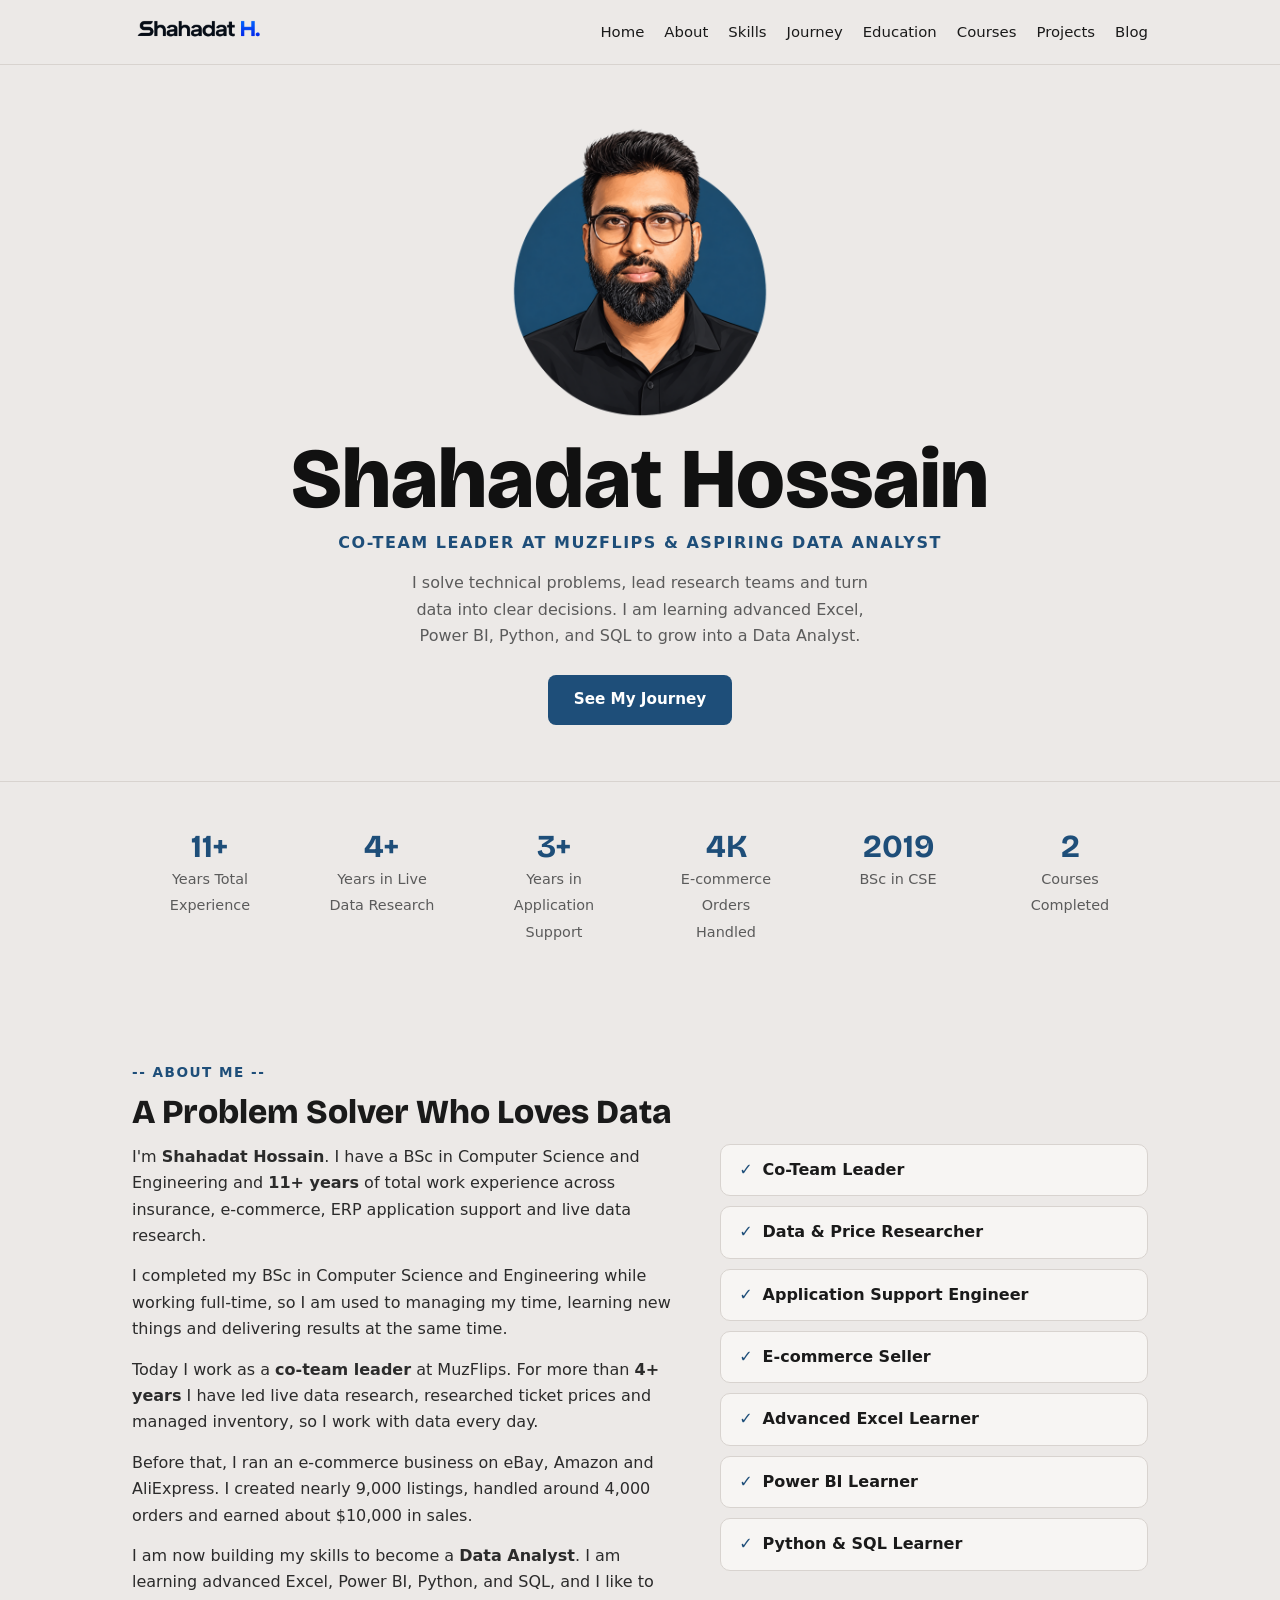
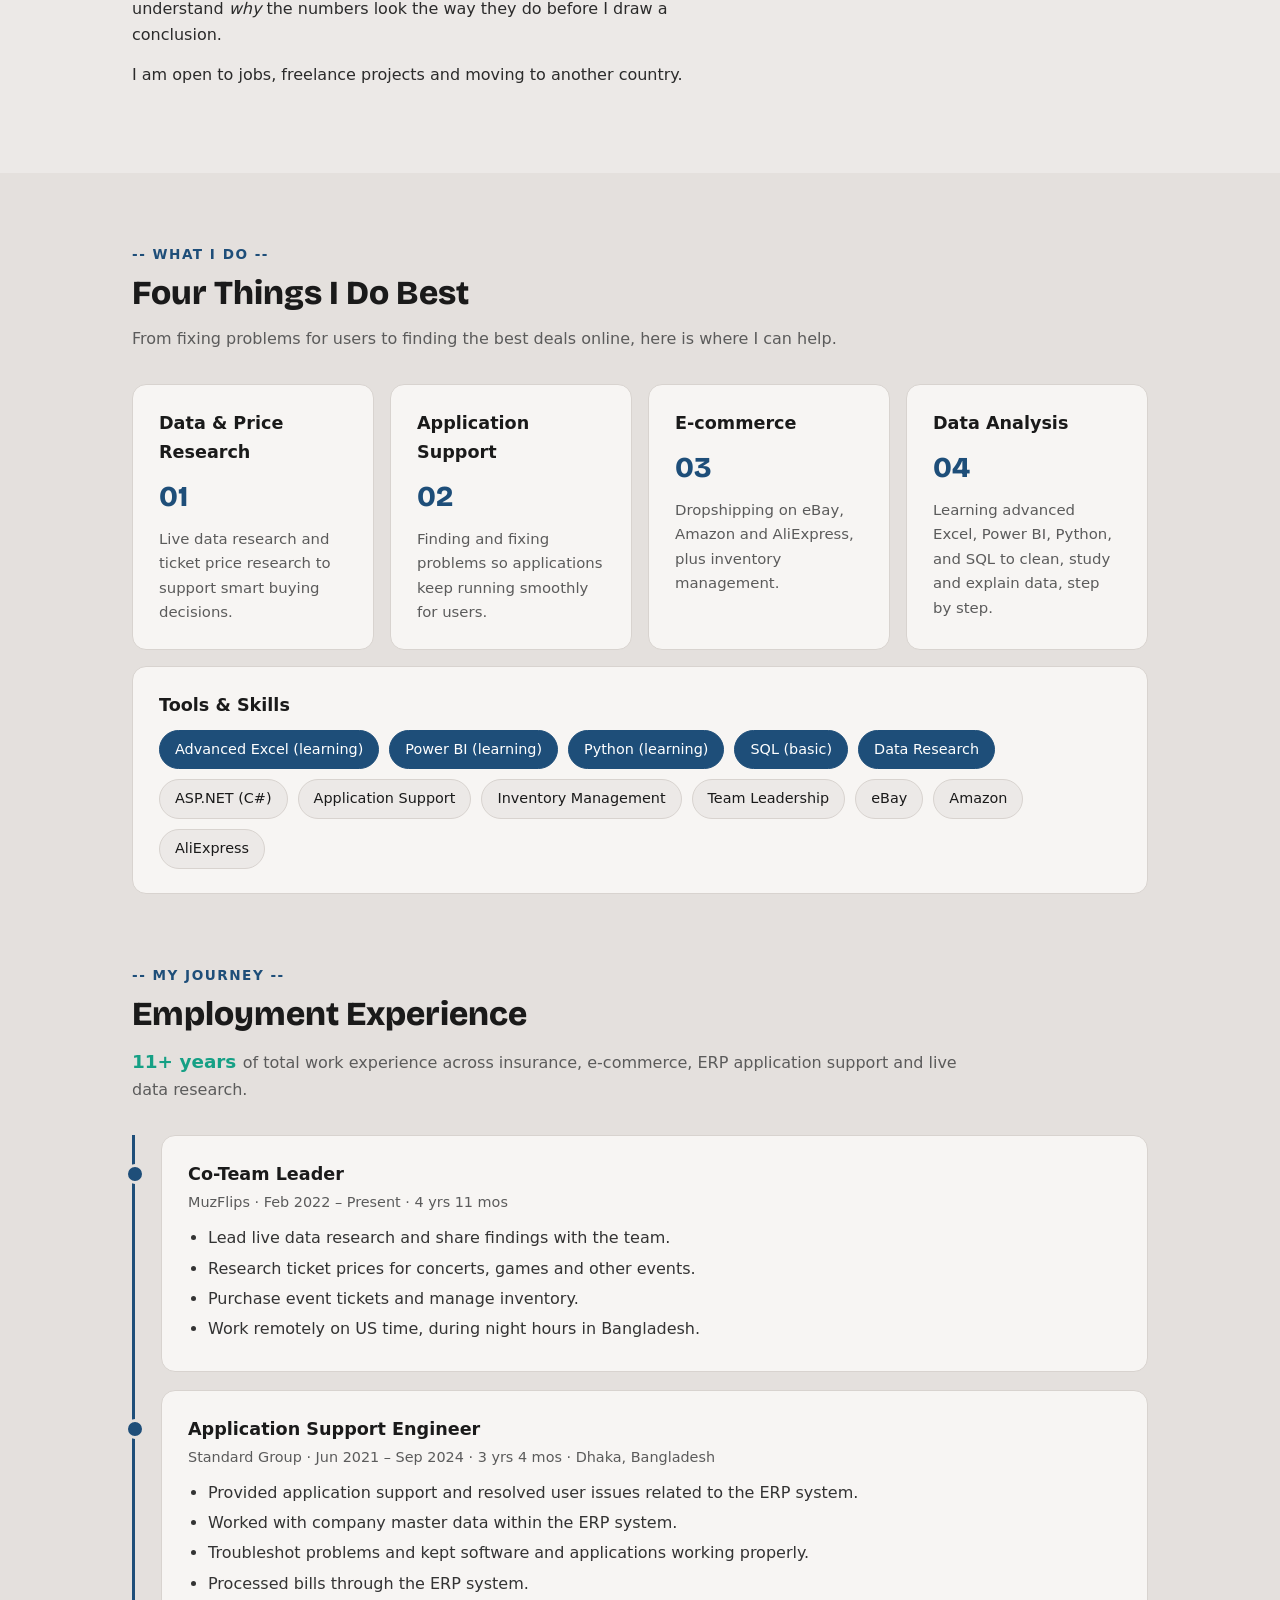
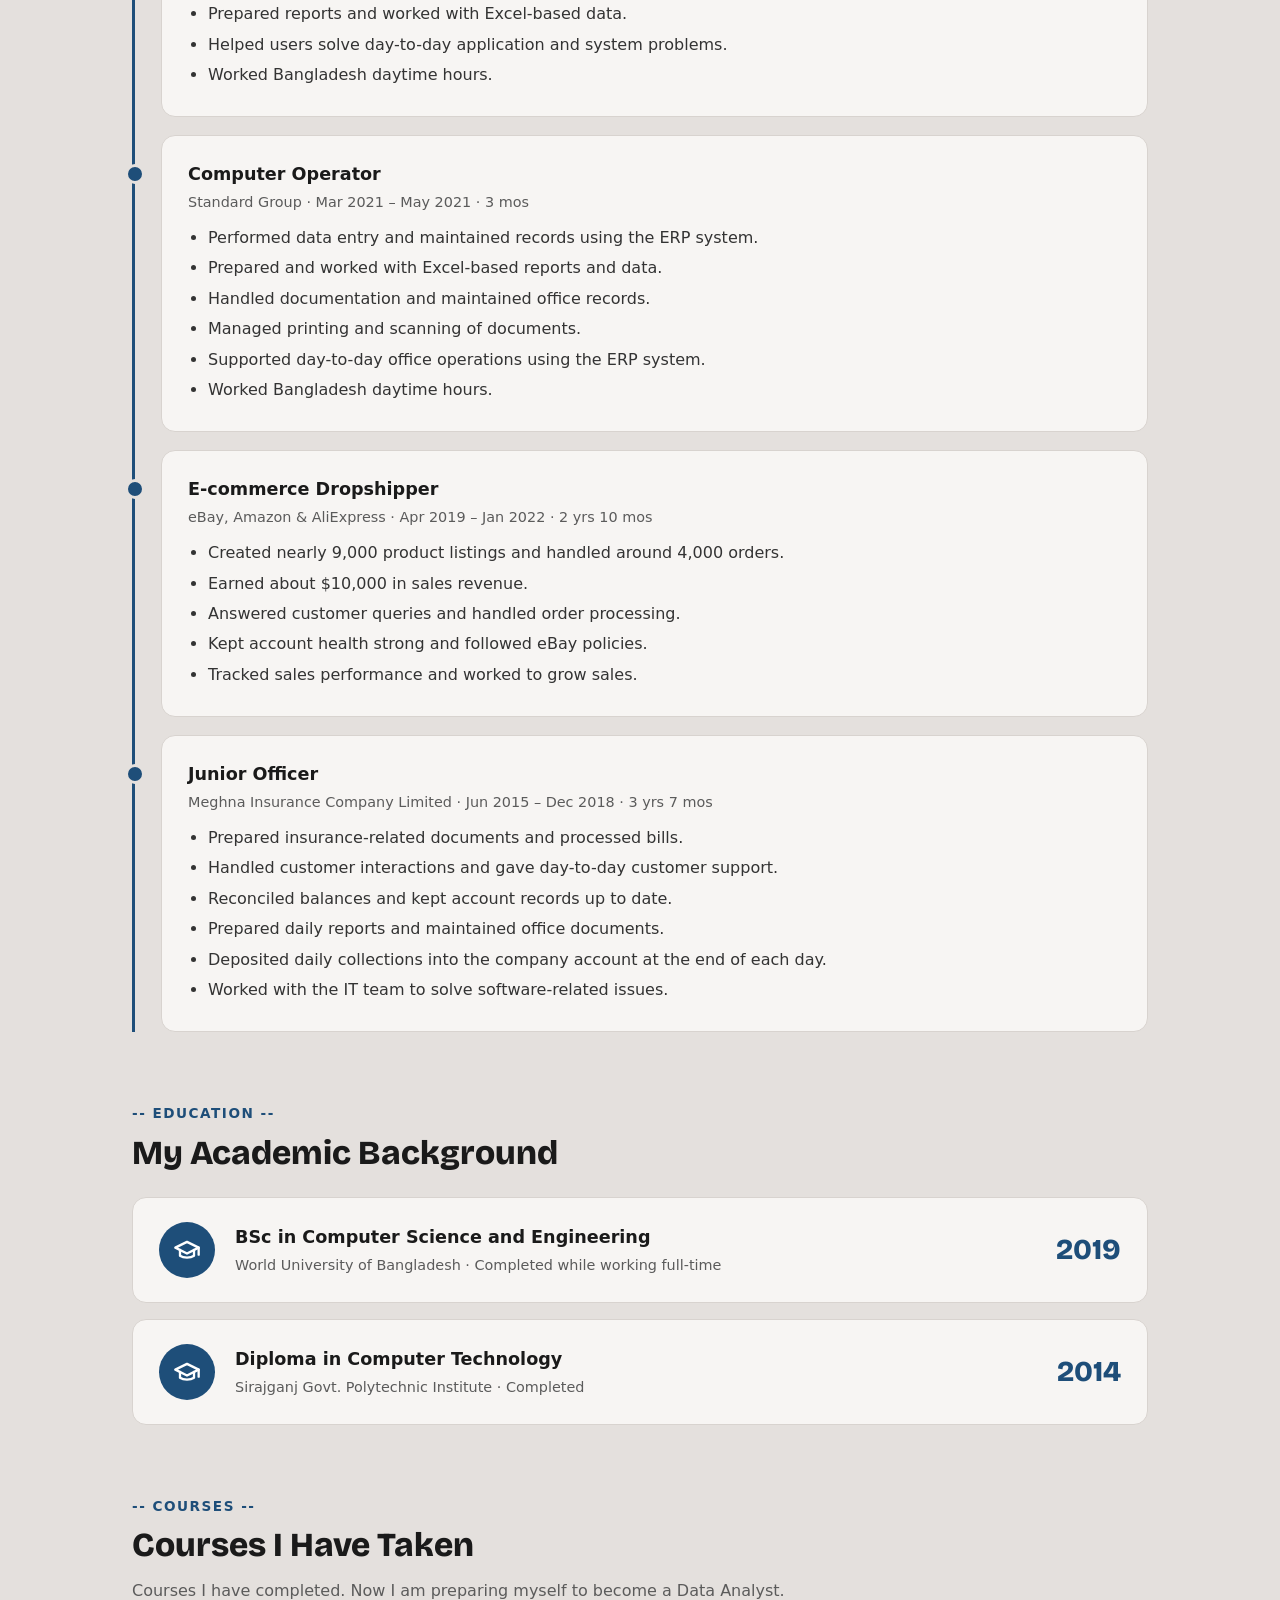
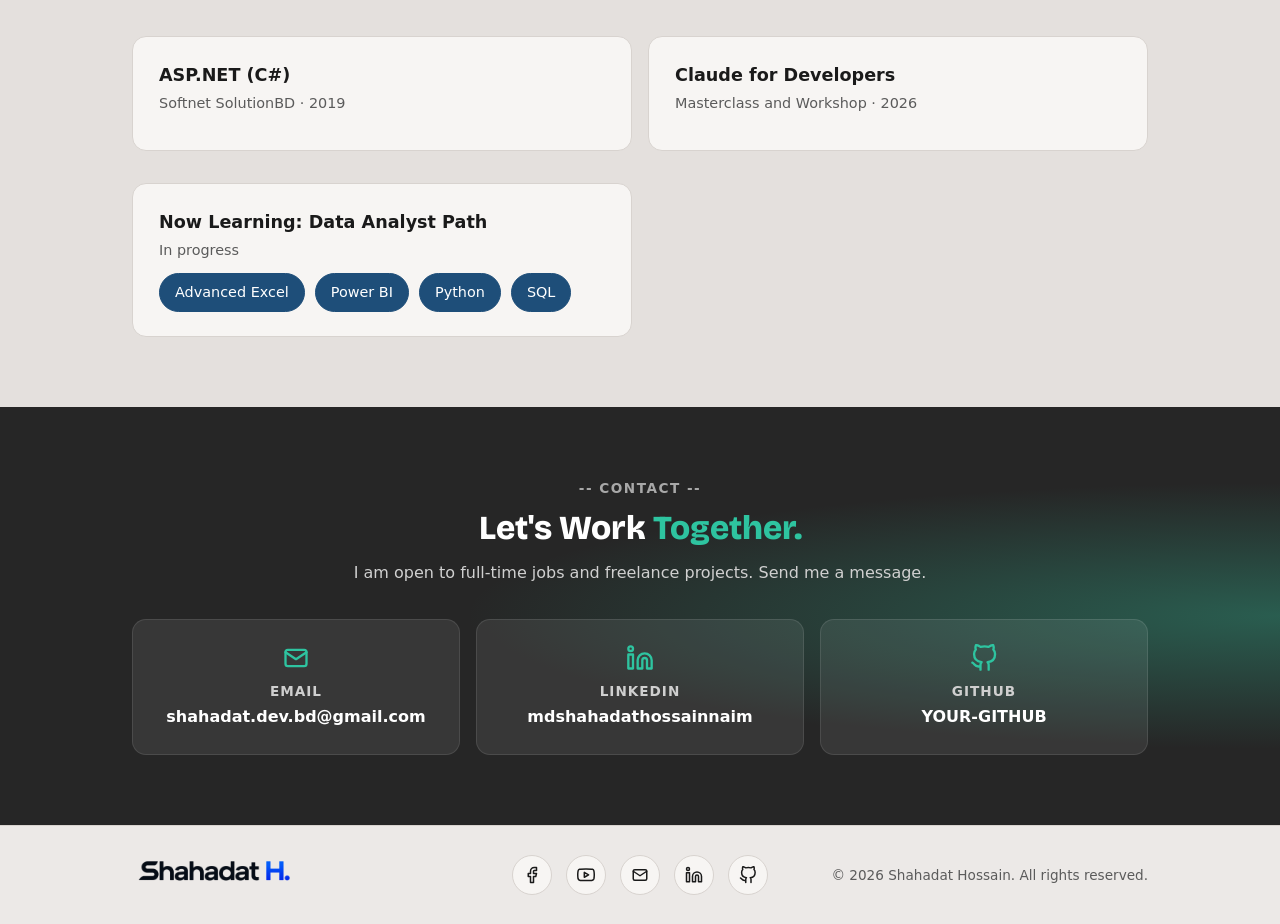
==== index.html @ 2087a889 "Initial commit" ====
<!doctype html>
<html lang="en">
<head>
<meta charset="utf-8">
<meta name="viewport" content="width=device-width, initial-scale=1">
<title>Shahadat H. | Data Analyst</title>
<meta name="description" content="Md. Shahadat Hossain - CSE graduate, application support engineer and team leader, growing into a data analyst. Open to jobs and freelance work.">
<link rel="preconnect" href="https://fonts.googleapis.com">
<link rel="preconnect" href="https://fonts.gstatic.com" crossorigin>
<link href="https://fonts.googleapis.com/css2?family=Bricolage+Grotesque:wght@600;700;800&display=swap" rel="stylesheet">
<link rel="icon" href="images/favicon.ico" sizes="any">
<link rel="icon" type="image/png" sizes="32x32" href="images/favicon-32x32.png">
<link rel="icon" type="image/png" sizes="16x16" href="images/favicon-16x16.png">
<link rel="apple-touch-icon" href="images/apple-touch-icon.png">
<link rel="stylesheet" href="css/style.css">
<link rel="stylesheet" href="css/extra.css">
</head>
<body>

<header>
  <div class="wrap">
    <nav>
      <a class="logo" href="#home"><img src="images/logo.png" alt="Shahadat H."></a>
      <button class="menu-btn" id="menuBtn" aria-label="Open menu" aria-expanded="false">&#9776;</button>
      <ul id="menu">
        <li><a href="#home">Home</a></li>
        <li><a href="#about">About</a></li>
        <li><a href="#skills">Skills</a></li>
        <li><a href="#journey">Journey</a></li>
        <li><a href="#education">Education</a></li>
        <li><a href="#courses">Courses</a></li>
        <li><a href="#projects">Projects</a></li>  
        <li><a href="blog.html">Blog</a></li>
      </ul>
    </nav>
  </div>
</header>

<!-- HOME -->
<div class="hero" id="home">
  <div class="wrap hero-center">
    <div class="photo-box">
      <img src="images/photo.png" alt="Photo of Md. Shahadat Hossain" id="profilePhoto">
    </div>
    <h1>Shahadat Hossain</h1>
    <p class="role">Co-Team Leader at MuzFlips &amp; Aspiring Data Analyst</p>
    <p class="lead">I solve technical problems, lead research teams and turn data into clear decisions. I am learning advanced Excel, Power BI, Python, and SQL to grow into a Data Analyst.</p>
    <div class="btns">
      <a class="btn btn-main" href="#journey">See My Journey</a>
    </div>
  </div>

  <div class="stats-bar">
    <div class="wrap stats">
      <div class="stat"><b data-exp="total-plus">11+</b><span>Years Total Experience</span></div>
      <div class="stat"><b data-exp="muz-plus">4+</b><span>Years in Live Data Research</span></div>
      <div class="stat"><b>3+</b><span>Years in Application Support</span></div>
      <div class="stat"><b>4K</b><span>E-commerce Orders Handled</span></div>
      <div class="stat"><b>2019</b><span>BSc in CSE</span></div>
      <div class="stat"><b>2</b><span>Courses Completed</span></div>
    </div>
  </div>
</div>

<!-- ABOUT -->
<section id="about">
  <div class="wrap">
    <div class="eyebrow">-- About Me --</div>
    <h2>A Problem Solver Who Loves Data</h2>
    <div class="about-grid">
      <div>
        <p>I'm <strong>Shahadat Hossain</strong>. I have a BSc in Computer Science and Engineering and <strong><span data-exp="total-plus">11+</span> years</strong> of total work experience across insurance, e-commerce, ERP application support and live data research.</p>
        <p>I completed my BSc in Computer Science and Engineering while working full-time, so I am used to managing my time, learning new things and delivering results at the same time.</p>
        <p>Today I work as a <strong>co-team leader</strong> at MuzFlips. For more than <strong><span data-exp="muz-plus">4+</span> years</strong> I have led live data research, researched ticket prices and managed inventory, so I work with data every day.</p>
        <p>Before that, I ran an e-commerce business on eBay, Amazon and AliExpress. I created nearly 9,000 listings, handled around 4,000 orders and earned about $10,000 in sales.</p>
        <p>I am now building my skills to become a <strong>Data Analyst</strong>. I am learning advanced Excel, Power BI, Python, and SQL, and I like to understand <em>why</em> the numbers look the way they do before I draw a conclusion.</p>
        <p>I am open to jobs, freelance projects and moving to another country.</p>
      </div>
      <ul class="roles">
        <li>Co-Team Leader</li>
        <li>Data &amp; Price Researcher</li>
        <li>Application Support Engineer</li>
        <li>E-commerce Seller</li>
        <li>Advanced Excel Learner</li>
        <li>Power BI Learner</li>
        <li>Python & SQL Learner</li>
      </ul>
    </div>
  </div>
</section>

<!-- WHAT I DO -->
<section class="alt" id="skills">
  <div class="wrap">
    <div class="eyebrow">-- What I Do --</div>
    <h2>Four Things I Do Best</h2>
    <p class="sub">From fixing problems for users to finding the best deals online, here is where I can help.</p>
    <div class="grid4">
      <div class="card"><h3>Data &amp; Price Research</h3><div class="num">01</div><p>Live data research and ticket price research to support smart buying decisions.</p></div>
      <div class="card"><h3>Application Support</h3><div class="num">02</div><p>Finding and fixing problems so applications keep running smoothly for users.</p></div>
      <div class="card"><h3>E-commerce</h3><div class="num">03</div><p>Dropshipping on eBay, Amazon and AliExpress, plus inventory management.</p></div>
      <div class="card"><h3>Data Analysis</h3><div class="num">04</div><p>Learning advanced Excel, Power BI, Python, and SQL to clean, study and explain data, step by step.</p></div>
    </div>
    <div class="card" style="margin-top:16px">
      <h3>Tools &amp; Skills</h3>
      <div class="chips">
        <span class="chip main">Advanced Excel (learning)</span>
        <span class="chip main">Power BI (learning)</span>
        <span class="chip main">Python (learning)</span>
        <span class="chip main">SQL (basic)</span>
        <span class="chip main">Data Research</span>
        <span class="chip">ASP.NET (C#)</span>
        <span class="chip">Application Support</span>
        <span class="chip">Inventory Management</span>
        <span class="chip">Team Leadership</span>
        <span class="chip">eBay</span>
        <span class="chip">Amazon</span>
        <span class="chip">AliExpress</span>
      </div>
    </div>
  </div>
</section>

<!-- JOURNEY -->
<section class="alt" id="journey">
  <div class="wrap">
    <div class="eyebrow">-- My Journey --</div>
    <h2>Employment Experience</h2>
    <p class="sub"><strong class="hl"><span data-exp="total-plus">11+</span> years </strong> of total work experience across insurance, e-commerce, ERP application support and live data research.</p>
      <div class="timeline">
      <div class="card">
        <h3>Co-Team Leader</h3>
        <div class="meta">MuzFlips &middot; Feb 2022 &ndash; Present &middot; <span data-exp="muz-text">4 yrs 10 mos</span></div>
        <ul>
          <li>Lead live data research and share findings with the team.</li>
          <li>Research ticket prices for concerts, games and other events.</li>
          <li>Purchase event tickets and manage inventory.</li>
          <li>Work remotely on US time, during night hours in Bangladesh.</li>
        </ul>
      </div>

      <div class="card">
        <h3>Application Support Engineer</h3>
        <div class="meta">Standard Group &middot; Jun 2021 &ndash; Sep 2024 &middot; 3 yrs 4 mos &middot; Dhaka, Bangladesh</div>
        <ul>
          <li>Provided application support and resolved user issues related to the ERP system.</li>
          <li>Worked with company master data within the ERP system.</li>
          <li>Troubleshot problems and kept software and applications working properly.</li>
          <li>Processed bills through the ERP system.</li>
          <li>Prepared reports and worked with Excel-based data.</li>
          <li>Helped users solve day-to-day application and system problems.</li>
          <li>Worked Bangladesh daytime hours.</li>
        </ul>
      </div>

      <div class="card">
        <h3>Computer Operator</h3>
        <div class="meta">Standard Group &middot; Mar 2021 &ndash; May 2021 &middot; 3 mos</div>
        <ul>
          <li>Performed data entry and maintained records using the ERP system.</li>
          <li>Prepared and worked with Excel-based reports and data.</li>
          <li>Handled documentation and maintained office records.</li>
          <li>Managed printing and scanning of documents.</li>
          <li>Supported day-to-day office operations using the ERP system.</li>
          <li>Worked Bangladesh daytime hours.</li>
        </ul>
      </div>

            <div class="card">
        <h3>E-commerce Dropshipper</h3>
        <div class="meta">eBay, Amazon &amp; AliExpress &middot; Apr 2019 &ndash; Jan 2022 &middot; 2 yrs 10 mos</div>
        <ul>
          <li>Created nearly 9,000 product listings and handled around 4,000 orders.</li>
          <li>Earned about $10,000 in sales revenue.</li>
          <li>Answered customer queries and handled order processing.</li>
          <li>Kept account health strong and followed eBay policies.</li>
          <li>Tracked sales performance and worked to grow sales.</li>
        </ul>
      </div>

      <div class="card">
        <h3>Junior Officer</h3>
        <div class="meta">Meghna Insurance Company Limited &middot; Jun 2015 &ndash; Dec 2018 &middot; 3 yrs 7 mos</div>
        <ul>
          <li>Prepared insurance-related documents and processed bills.</li>
          <li>Handled customer interactions and gave day-to-day customer support.</li>
          <li>Reconciled balances and kept account records up to date.</li>
          <li>Prepared daily reports and maintained office documents.</li>
          <li>Deposited daily collections into the company account at the end of each day.</li>
          <li>Worked with the IT team to solve software-related issues.</li>
        </ul>
      </div>

    </div>
  </div>
</section>

<!-- EDUCATION -->
<section class="alt" id="education">
  <div class="wrap">
    <div class="eyebrow">-- Education --</div>
    <h2>My Academic Background</h2>
        <div class="card edu-card" style="margin-top:24px">
      <div class="edu-icon">
        <svg viewBox="0 0 24 24"><path d="M22 10 12 5 2 10l10 5 10-5z"/><path d="M6 12v5c3 2 9 2 12 0v-5"/><path d="M22 10v6"/></svg>
      </div>
      <div class="edu-text">
        <h3>BSc in Computer Science and Engineering</h3>
        <div class="meta">World University of Bangladesh &middot; Completed while working full-time</div>
      </div>
      <div class="edu-year">2019</div>
    </div>
    <div class="card edu-card" style="margin-top:16px">
      <div class="edu-icon">
        <svg viewBox="0 0 24 24"><path d="M22 10 12 5 2 10l10 5 10-5z"/><path d="M6 12v5c3 2 9 2 12 0v-5"/><path d="M22 10v6"/></svg>
      </div>
      <div class="edu-text">
        <h3>Diploma in Computer Technology</h3>
        <div class="meta">Sirajganj Govt. Polytechnic Institute &middot; Completed</div>
      </div>
      <div class="edu-year">2014</div>
    </div>
  </div>
</section>

<!-- COURSES -->
<section class="alt" id="courses">
  <div class="wrap">
    <div class="eyebrow">-- Courses --</div>
    <h2>Courses I Have Taken</h2>
    <p class="sub">Courses I have completed. Now I am preparing myself to become a Data Analyst.</p>
    <div class="grid2">
      <div class="card">
        <h3>ASP.NET (C#)</h3>
        <div class="meta">Softnet SolutionBD &middot; 2019</div>
      </div>
      <div class="card">
        <h3>Claude for Developers</h3>
        <div class="meta">Masterclass and Workshop &middot; 2026</div>
      </div>
      <div class="card" style="margin-top:16px">
      <h3>Now Learning: Data Analyst Path</h3>
      <div class="meta">In progress</div>
      <div class="chips">
        <span class="chip main">Advanced Excel</span>
        <span class="chip main">Power BI</span>
        <span class="chip main">Python</span>
        <span class="chip main">SQL</span>
      </div>
    </div>
    </div>
  </div>
</section>

<!-- CONTACT -->
<section class="dark" id="contact">
  <div class="wrap">
    <div class="eyebrow">-- Contact --</div>
    <h2>Let's Work <span class="accent">Together.</span></h2>
    <p class="sub">I am open to full-time jobs and freelance projects. Send me a message.</p>
    <div class="contact-grid">
      <!-- Change the 3 links below to your real details -->
            <div class="card">
        <svg class="c-icon" viewBox="0 0 24 24"><rect x="3" y="5" width="18" height="14" rx="2"/><path d="m3 7 9 6 9-6"/></svg>
        <h3>Email</h3>
        <p><a href="mailto:shahadat.dev.bd@gmail.com">shahadat.dev.bd@gmail.com</a></p>
      </div>

      <div class="card">
        <svg class="c-icon" viewBox="0 0 24 24"><path d="M16 8a6 6 0 0 1 6 6v7h-4v-7a2 2 0 0 0-2-2 2 2 0 0 0-2 2v7h-4v-7a6 6 0 0 1 6-6z"/><rect x="2" y="9" width="4" height="12"/><circle cx="4" cy="4" r="2"/></svg>
        <h3>LinkedIn</h3>
        <p><a href="https://www.linkedin.com/in/mdshahadathossainnaim" target="_blank" rel="noopener">mdshahadathossainnaim</a></p>
      </div>

      <div class="card">
        <svg class="c-icon" viewBox="0 0 24 24"><path d="M9 19c-5 1.5-5-2.5-7-3m14 6v-3.87a3.37 3.37 0 0 0-.94-2.61c3.14-.35 6.44-1.54 6.44-7A5.44 5.44 0 0 0 20 4.77 5.07 5.07 0 0 0 19.91 1S18.73.65 16 2.48a13.38 13.38 0 0 0-7 0C6.27.65 5.09 1 5.09 1A5.07 5.07 0 0 0 5 4.77a5.44 5.44 0 0 0-1.5 3.78c0 5.42 3.3 6.61 6.44 7A3.37 3.37 0 0 0 9 18.13V22"/></svg>
        <h3>GitHub</h3>
        <p><a href="https://github.com/YOUR-GITHUB" target="_blank" rel="noopener">YOUR-GITHUB</a></p>
      </div>
    </div>
  </div>
</section>

<footer>
  <div class="wrap footer-grid">

    <!-- বাম: লোগো -->
    <a class="logo" href="#home"><img src="images/logo.png" alt="Shahadat H."></a>

    <!-- মাঝখান: আইকন -->
    <div class="socials">
      <a href="https://www.facebook.com/mdshahadathossainnaim" target="_blank" rel="noopener" aria-label="Facebook">
        <svg viewBox="0 0 24 24"><path d="M18 2h-3a5 5 0 0 0-5 5v3H7v4h3v8h4v-8h3l1-4h-4V7a1 1 0 0 1 1-1h3z"/></svg>
      </a>
      <a href="https://www.youtube.com/@AIShikhiBanglay" target="_blank" rel="noopener" aria-label="YouTube">
        <svg viewBox="0 0 24 24"><path d="M22.54 6.42a2.78 2.78 0 0 0-1.94-2C18.88 4 12 4 12 4s-6.88 0-8.6.46a2.78 2.78 0 0 0-1.94 2A29 29 0 0 0 1 11.75a29 29 0 0 0 .46 5.33A2.78 2.78 0 0 0 3.4 19c1.72.46 8.6.46 8.6.46s6.88 0 8.6-.46a2.78 2.78 0 0 0 1.94-2 29 29 0 0 0 .46-5.25 29 29 0 0 0-.46-5.33z"/><polygon points="9.75 15.02 15.5 11.75 9.75 8.48 9.75 15.02"/></svg>
      </a>
      <a href="mailto:shahadat.dev.bd@gmail.com" aria-label="Email">
        <svg viewBox="0 0 24 24"><rect x="3" y="5" width="18" height="14" rx="2"/><path d="m3 7 9 6 9-6"/></svg>
      </a>
      <a href="https://www.linkedin.com/in/mdshahadathossainnaim" target="_blank" rel="noopener" aria-label="LinkedIn">
        <svg viewBox="0 0 24 24"><path d="M16 8a6 6 0 0 1 6 6v7h-4v-7a2 2 0 0 0-2-2 2 2 0 0 0-2 2v7h-4v-7a6 6 0 0 1 6-6z"/><rect x="2" y="9" width="4" height="12"/><circle cx="4" cy="4" r="2"/></svg>
      </a>
      <a href="https://github.com/YOUR-GITHUB" target="_blank" rel="noopener" aria-label="GitHub">
        <svg viewBox="0 0 24 24"><path d="M9 19c-5 1.5-5-2.5-7-3m14 6v-3.87a3.37 3.37 0 0 0-.94-2.61c3.14-.35 6.44-1.54 6.44-7A5.44 5.44 0 0 0 20 4.77 5.07 5.07 0 0 0 19.91 1S18.73.65 16 2.48a13.38 13.38 0 0 0-7 0C6.27.65 5.09 1 5.09 1A5.07 5.07 0 0 0 5 4.77a5.44 5.44 0 0 0-1.5 3.78c0 5.42 3.3 6.61 6.44 7A3.37 3.37 0 0 0 9 18.13V22"/></svg>
      </a>
    </div>

    <!-- ডান: কপিরাইট -->
    <p class="copy">&copy; <span id="year">2026</span> Shahadat Hossain. All rights reserved.</p>

  </div>
</footer>

<script src="js/script.js"></script>
</body>
</html>
---- css/style.css ----
/* ===== Colors and basics ===== */
:root{
  --bg:#ece9e7;
  --card:#f7f5f3;
  --alt:#e4e0dd;
  --alt2:#d9e3ec;
  --ink:#1a1a1a;
  --muted:#5b5b5b;
  --blue:#1e4e79;
  --blue-dark:#173b5c;
  --teal:#2ec4a0;
  --line:#d8d3cf;
}
*{box-sizing:border-box;margin:0;padding:0}
html{scroll-behavior:smooth;scroll-padding-top:70px}
body{font-family:"Segoe UI",system-ui,-apple-system,Arial,sans-serif;background:var(--bg);color:var(--ink);line-height:1.65}
a{color:var(--blue);text-decoration:none}
.wrap{max-width:1060px;margin:0 auto;padding:0 22px}

/* ===== Header ===== */
header{position:sticky;top:0;background:rgba(236,233,231,.93);backdrop-filter:blur(6px);border-bottom:1px solid var(--line);z-index:10}
nav{display:flex;justify-content:space-between;align-items:center;height:64px;position:relative}
.logo{font-weight:800;color:var(--ink);font-size:1.1rem;letter-spacing:.2px}
.logo span{color:var(--blue)}
.logo img{display:block;height:34px;width:auto}
.footer-grid .logo img{height:42px}
nav ul{display:flex;gap:26px;list-style:none;align-items:center}
nav ul a{color:var(--ink);font-size:.93rem;font-weight:500}
nav ul a:hover{color:var(--blue)}
.nav-btn{background:var(--blue);color:#fff !important;padding:8px 18px;border-radius:8px}
.nav-btn:hover{background:var(--blue-dark)}
.menu-btn{display:none;background:none;border:1px solid var(--line);border-radius:8px;font-size:1.3rem;padding:4px 12px;cursor:pointer;color:var(--ink)}

/* ===== Hero ===== */
.hero{padding:60px 0 0px}
.hero-grid{display:grid;grid-template-columns:1.25fr 1fr;gap:40px;align-items:center}
.tag{display:inline-block;background:var(--blue);color:#fff;font-size:.8rem;padding:5px 14px;border-radius:20px;margin-bottom:18px}
h1{font-family: "Bricolage Grotesque", sans-serif;font-size:85px;line-height:85px;margin-bottom:10px;color: rgb(17, 17, 17);font-weight: 700}
.role{font-size:1.25rem;color:var(--blue);font-weight:600;margin-bottom:14px}
.lead{color:var(--muted);max-width:480px;margin-bottom:26px}
.btns{display:flex;gap:12px;flex-wrap:wrap}
.btn{padding:12px 26px;border-radius:8px;font-weight:600;font-size:.95rem;display:inline-block}
.btn-main{background:var(--blue);color:#fff}
.btn-main:hover{background:var(--blue-dark)}
.btn-line{border:2px solid var(--blue);color:var(--blue)}
.btn-line:hover{background:var(--blue);color:#fff}
.photo{display:flex;justify-content:center}
.photo-box{width:380px;max-width:100%}
.photo-box img{display:block;width:100%;height:auto}
.photo-box.no-photo{width:340px;max-width:100%;aspect-ratio:1;border-radius:50%;background:var(--blue);display:flex;align-items:center;justify-content:center;color:#fff;font-size:7rem;font-weight:700}

/* ===== Number boxes ===== */
.stats{display:grid;grid-template-columns:repeat(6,1fr);gap:16px;padding-top:24px;padding-bottom:24px}
.stat{padding:22px;text-align:center}
.stat b{display:block;font-size:2rem;color:var(--blue);line-height:1.2}
.stat span{color:var(--muted);font-size:.9rem}

/* ===== Centered hero ===== */
.hero-center{display:flex;flex-direction:column;align-items:center;text-align:center;padding-bottom:56px}
.hero-center .photo-box{width:260px;margin-bottom:18px}
.hero-center h1{margin-bottom:8px}
.hero-center .role{font-size:1rem;letter-spacing:1.5px;text-transform:uppercase}
.stats-bar{border-top:1px solid var(--line)}

/* ===== Sections ===== */
section{padding:70px 0}
.alt{background:var(--alt)}
/* ===== Dark Contact section ===== */
.dark{background:radial-gradient(ellipse at 100% 50%, rgba(46,160,130,.45) 0%, rgba(46,160,130,0) 45%), #262626;color:#fff}
.dark .eyebrow{color:#a8a8a8}
.dark h2{color:#fff}
.dark .sub{color:#d0d0d0}
.dark .card{background:rgba(255,255,255,.08);border-color:rgba(255,255,255,.1)}
.dark .contact-grid .card h3{color:#cfcfcf}
.dark .contact-grid .card p,
.dark .contact-grid .card a{color:#fff}
.dark .wrap{text-align:center}
.dark .sub{margin-left:auto;margin-right:auto}
.dark .accent{color:#2ec4a0}
.c-icon{width:28px;height:28px;fill:none;stroke:#2ec4a0;stroke-width:2;stroke-linecap:round;stroke-linejoin:round;display:inline-block;vertical-align:middle;margin-bottom:8px}
.alt + .alt{padding-top:0}
.alt .timeline .card::before{border-color:var(--alt)}
.eyebrow{color:var(--blue);font-weight:700;font-size:.85rem;letter-spacing:1.5px;text-transform:uppercase;margin-bottom:8px}
h2{font-size:2.1rem;line-height:1.2;margin-bottom:12px}
.sub{color:var(--muted);max-width:850px;margin-bottom:32px}
.card{background:var(--card);border:1px solid var(--line);border-radius:14px;padding:24px 26px}
.card h3{font-size:1.1rem;margin-bottom:2px}
.meta{color:var(--muted);font-size:.9rem;margin-bottom:10px}
.card ul{padding-left:20px;color:#333}
.card li{margin-bottom:4px}

/* About */
.about-grid{display:grid;grid-template-columns:1.3fr 1fr;gap:32px;align-items:start}
.about-grid p{margin-bottom:14px;color:#2b2b2b}
.roles{list-style:none;display:grid;gap:10px}
.roles li{background:var(--card);border:1px solid var(--line);border-radius:10px;padding:12px 18px;font-weight:600}
.roles li::before{content:"\2713";color:var(--blue);margin-right:10px}

/* What I do */
.grid4{display:grid;grid-template-columns:repeat(4,1fr);gap:16px}
.num{color:var(--blue);font-size:1.8rem;font-weight:800;margin:6px 0}
.grid4 .card p{color:var(--muted);font-size:.93rem}
.chips{display:flex;flex-wrap:wrap;gap:10px;margin-top:10px}
.chip{background:var(--bg);border:1px solid var(--line);padding:7px 15px;border-radius:20px;font-size:.9rem}
.chip.main{background:var(--blue);color:#fff;border-color:var(--blue)}

/* Journey timeline */
.timeline{border-left:3px solid var(--blue);padding-left:26px;display:grid;gap:18px}
.timeline .card{position:relative}
.timeline .card::before{content:"";position:absolute;left:-37px;top:28px;width:14px;height:14px;background:var(--blue);border-radius:50%;border:3px solid var(--bg)}

.grid2{display:grid;grid-template-columns:1fr 1fr;gap:16px}

/* Contact */
.contact-grid{display:grid;grid-template-columns:repeat(3,1fr);gap:16px}
.contact-grid .card h3{color:var(--muted);font-size:.85rem;text-transform:uppercase;letter-spacing:1px}
.contact-grid .card p{font-weight:600;word-break:break-all}

/* ===== Footer (3 parts) ===== */
footer{padding:28px 0;border-top:1px solid var(--line)}
.footer-grid{display:grid;grid-template-columns:1fr auto 1fr;align-items:center;gap:20px}
.footer-grid .logo{font-size:1.6rem;justify-self:start}
.socials{display:flex;gap:14px;justify-content:center}
.socials a{width:40px;height:40px;border-radius:50%;background:var(--card);border:1px solid var(--line);display:flex;align-items:center;justify-content:center;color:var(--ink)}
.socials a:hover{background:var(--blue);color:#fff;border-color:var(--blue)}
.socials svg{width:18px;height:18px;fill:none;stroke:currentColor;stroke-width:2;stroke-linecap:round;stroke-linejoin:round}
.copy{justify-self:end;text-align:right;color:var(--muted);font-size:.85rem}

/* ===== Tablet ===== */
@media (max-width:860px){
  .grid4{grid-template-columns:1fr 1fr}
  .stats{grid-template-columns:1fr 1fr}
}

/* ===== Phone ===== */
@media (max-width:720px){
  .hero-grid,.about-grid{grid-template-columns:1fr}
  .hero-grid{text-align:center}
  .lead{margin-left:auto;margin-right:auto}
  .photo{order:-1}
  .photo-box{width:260px}
  .btns{justify-content:center}
  h1{font-size:2.3rem}
  .footer-grid{grid-template-columns:1fr;justify-items:center;text-align:center}
  .footer-grid .logo{justify-self:center}
  .copy{justify-self:center;text-align:center}
  .grid2,.contact-grid,.grid4{grid-template-columns:1fr}

  .menu-btn{display:block}
  nav ul{display:none;position:absolute;top:64px;left:0;right:0;flex-direction:column;align-items:flex-start;gap:0;background:var(--bg);border-bottom:1px solid var(--line);padding:8px 22px 16px}
  nav ul.open{display:flex}
  nav ul li{width:100%;padding:8px 0}
  .nav-btn{display:inline-block}
}

/* ===== Heading font ===== */
h1,h2{font-family:"Bricolage Grotesque",sans-serif;font-weight:800}
.stat b,.num{font-family:"Bricolage Grotesque",sans-serif}

/* ===== Highlighted text ===== */
.hl{color:#16a085;font-weight:800;font-size:1.15em}

/* ===== Education card ===== */
.edu-card{display:flex;align-items:center;gap:20px}
.edu-icon{flex:none;width:56px;height:56px;border-radius:50%;background:var(--blue);display:flex;align-items:center;justify-content:center}
.edu-icon svg{width:28px;height:28px;fill:none;stroke:#fff;stroke-width:2;stroke-linecap:round;stroke-linejoin:round}
.edu-text{flex:1}
.edu-text .meta{margin-bottom:0}
.edu-year{font-family:"Bricolage Grotesque",sans-serif;font-size:1.8rem;font-weight:800;color:var(--blue)}

@media (max-width:720px){
  .edu-card{flex-wrap:wrap}
  .edu-year{width:100%}
}
---- css/extra.css ----
/* =====================================================
   extra.css  -  Blog + Projects styles
   Loaded AFTER style.css, so it can reuse the same colors.
   ===================================================== */

/* ---------- Menu: a little tighter, because there are more links now ---------- */
nav ul{gap:20px}
nav ul a.active{color:var(--blue);font-weight:700}

/* ---------- Projects section ---------- */
.proj-grid{display:grid;grid-template-columns:repeat(6,1fr);gap:16px}
.proj-card{grid-column:span 2;display:flex;flex-direction:column;gap:10px}
.proj-card:nth-child(n+4){grid-column:span 3}
.proj-card h3{font-size:1.15rem}
.proj-card p{color:var(--muted);font-size:.93rem}
.proj-card .chips{margin-top:auto;padding-top:6px}
.badge{align-self:flex-start;background:var(--bg);border:1px solid var(--line);color:var(--muted);font-size:.78rem;font-weight:700;padding:3px 12px;border-radius:20px}
.badge.live{background:var(--blue);color:#fff;border-color:var(--blue)}
.proj-note{margin-top:24px;color:var(--muted);font-size:.93rem}
.proj-cta{margin-top:20px}

/* ---------- Blog list page ---------- */
.page-head{padding-top:64px;padding-bottom:24px}
.page-head h1{font-family:"Bricolage Grotesque",sans-serif;font-weight:800;font-size:2.6rem;line-height:1.15;margin-bottom:10px}
.page-head .sub{margin-bottom:0}
.blog-list{padding-top:24px;padding-bottom:80px}
.blog-grid{display:grid;grid-template-columns:repeat(2,1fr);gap:20px}
.post-card{display:flex;flex-direction:column;gap:10px;color:var(--ink);transition:transform .15s ease,border-color .15s ease}
.post-card:hover{transform:translateY(-3px);border-color:var(--blue)}
.post-card h3{font-family:"Bricolage Grotesque",sans-serif;font-size:1.35rem;line-height:1.3}
.post-card p{color:var(--muted);font-size:.95rem}
.post-tag{align-self:flex-start;background:var(--blue);color:#fff;font-size:.75rem;font-weight:700;padding:3px 12px;border-radius:20px}
.post-meta{color:var(--muted);font-size:.85rem}
.read-more{margin-top:auto;color:var(--blue);font-weight:700;font-size:.93rem}
.empty-note{margin-top:20px;color:var(--muted);font-size:.93rem}

/* ---------- Single blog post ---------- */
.post{max-width:720px;margin:0 auto;padding:56px 0 72px}
.back-link{display:block;margin-bottom:24px;font-weight:600;font-size:.93rem}
.post .post-tag{display:inline-block}
.post h1{font-family:"Bricolage Grotesque",sans-serif;font-weight:800;font-size:2.4rem;line-height:1.18;margin:12px 0}
.post .post-meta{margin-bottom:32px;padding-bottom:20px;border-bottom:1px solid var(--line)}
.post h2{font-family:"Bricolage Grotesque",sans-serif;font-size:1.55rem;margin:36px 0 10px}
.post p{margin-bottom:16px;font-size:1.05rem;color:#2b2b2b}
.post ul{margin:0 0 18px 22px}
.post li{margin-bottom:8px;font-size:1.05rem;color:#2b2b2b}
.callout{background:var(--card);border:1px solid var(--line);border-left:4px solid var(--blue);border-radius:10px;padding:18px 22px;margin:26px 0}
.callout p{margin:0;font-weight:600;color:var(--ink)}
.author{display:flex;align-items:center;gap:14px;margin-top:44px;padding-top:24px;border-top:1px solid var(--line)}
.author img{width:56px;height:56px;border-radius:50%;object-fit:cover;object-position:top;background:var(--blue)}
.author b{display:block}
.author span{color:var(--muted);font-size:.9rem}

/* ---------- Tablet ---------- */
@media (max-width:860px){
  .proj-grid{grid-template-columns:1fr 1fr}
  .proj-card,.proj-card:nth-child(n+4){grid-column:auto}
  .proj-card:last-child{grid-column:1 / -1}
}

/* ---------- Phone ---------- */
@media (max-width:720px){
  .proj-grid,.blog-grid{grid-template-columns:1fr}
  .proj-card:last-child{grid-column:auto}
  .page-head{padding-top:44px;padding-bottom:16px}
  .page-head h1{font-size:2rem}
  .post{padding:36px 0 56px}
  .post h1{font-size:1.9rem}
}

/* ---------- Feature image ---------- */
.feature-img{display:block;width:100%;height:auto;aspect-ratio:1600/840;object-fit:cover;border-radius:14px;margin-bottom:24px}
/* ---------- Blog list card: top image ---------- */
.post-card{overflow:hidden}
.post-thumb{display:block;width:calc(100% + 52px);max-width:none;margin:-24px -26px 6px;aspect-ratio:1600/840;object-fit:cover}
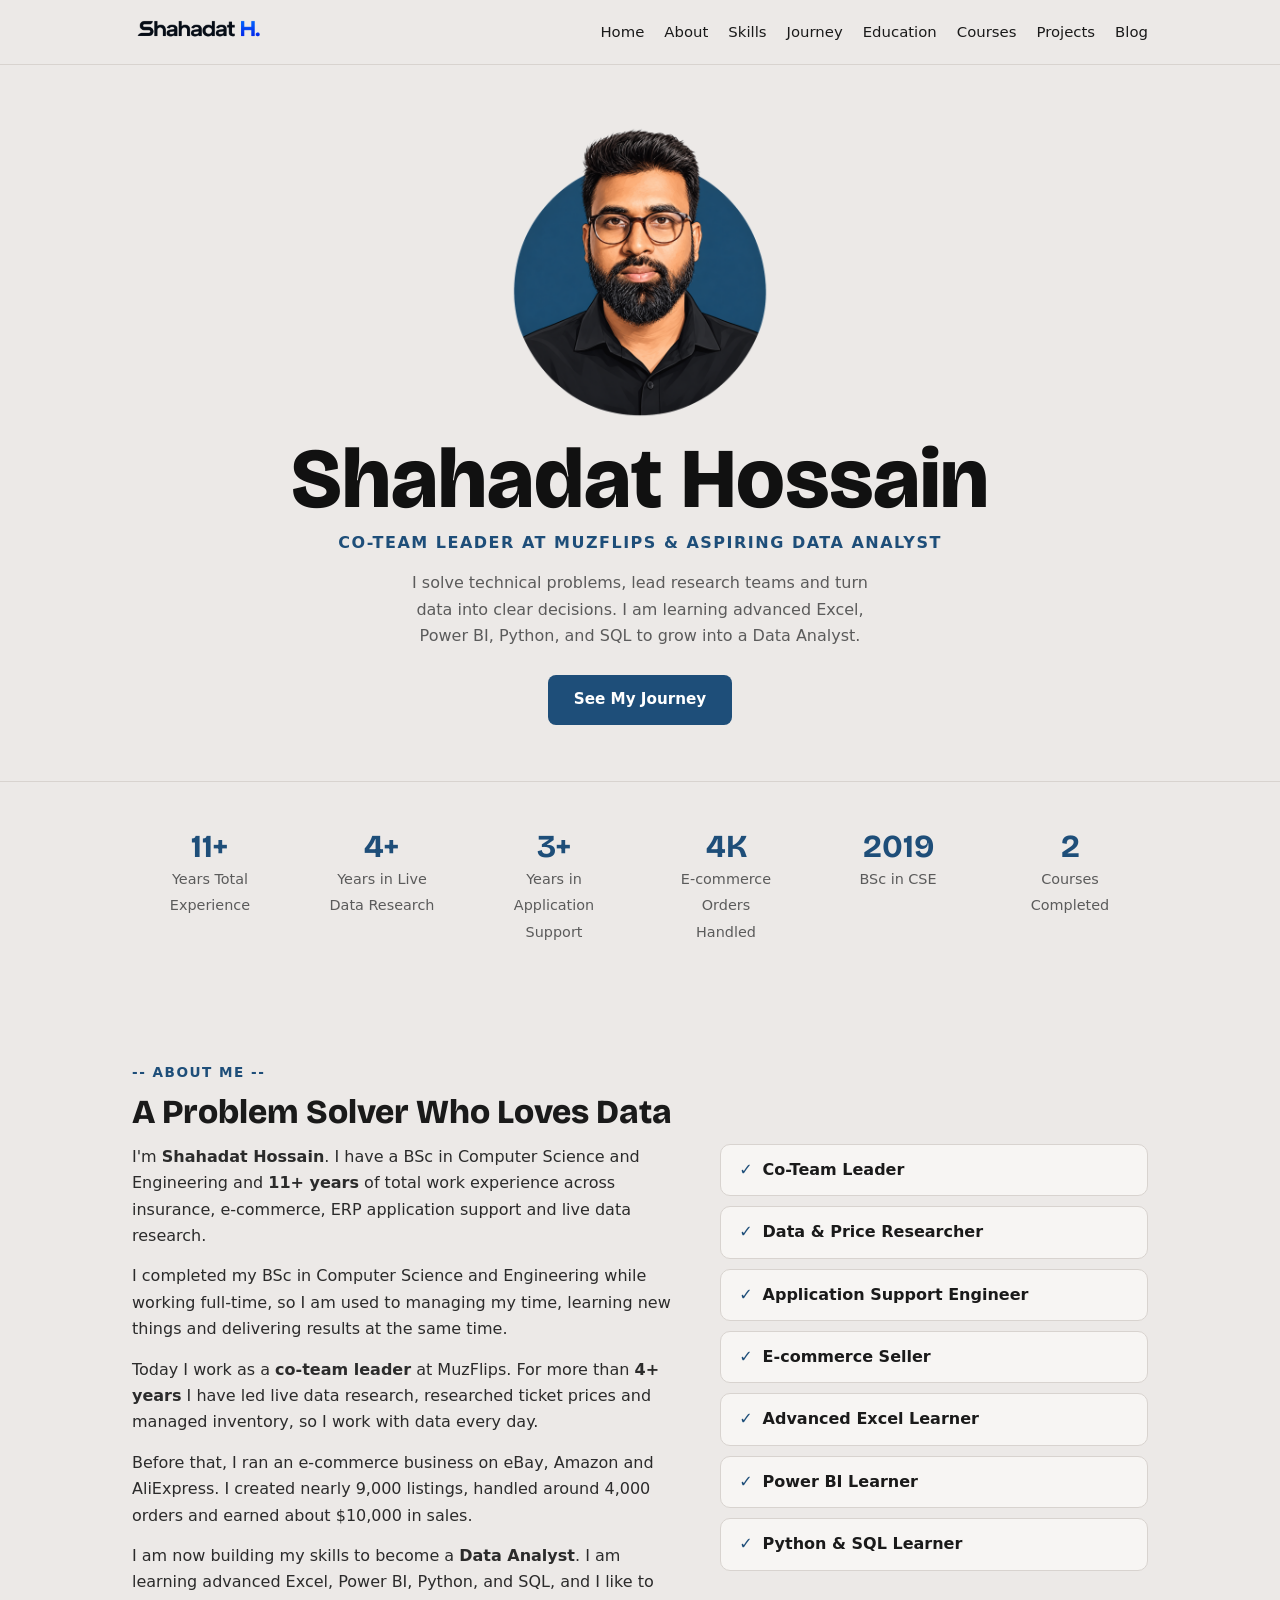
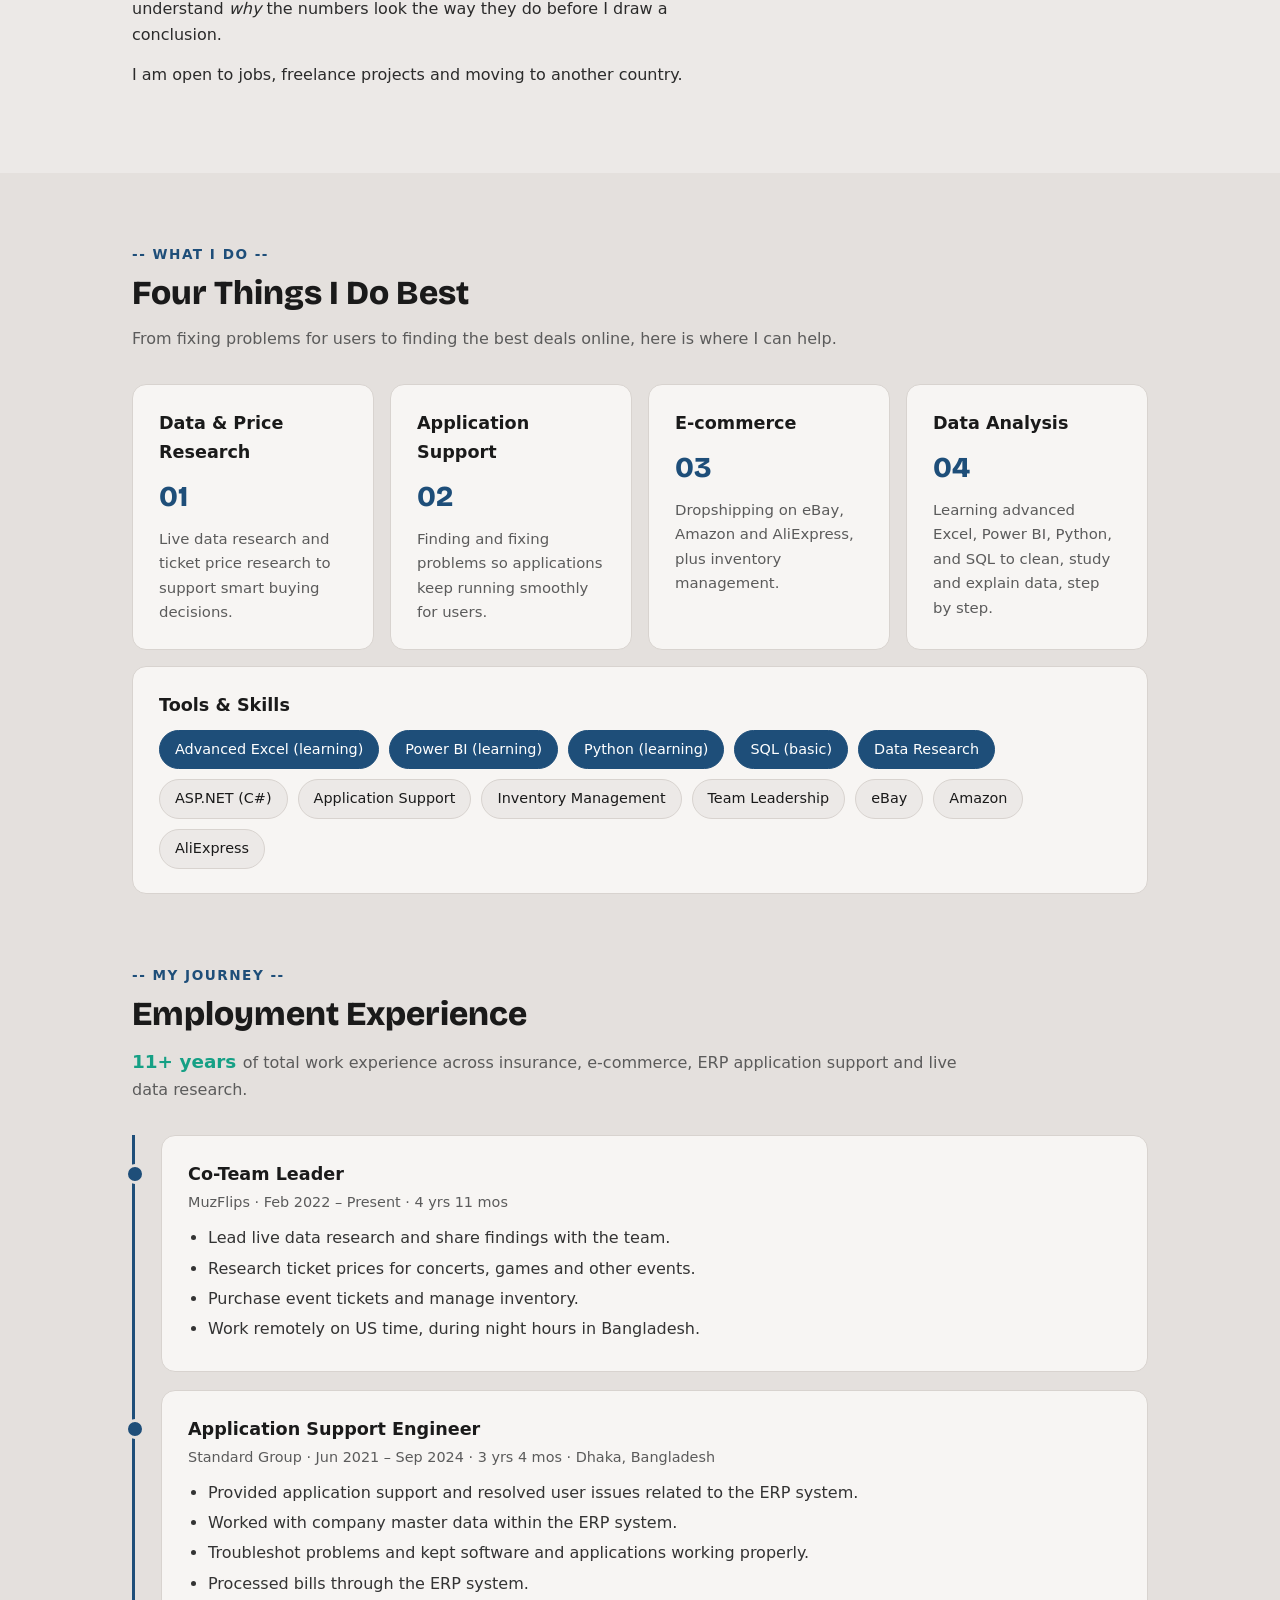
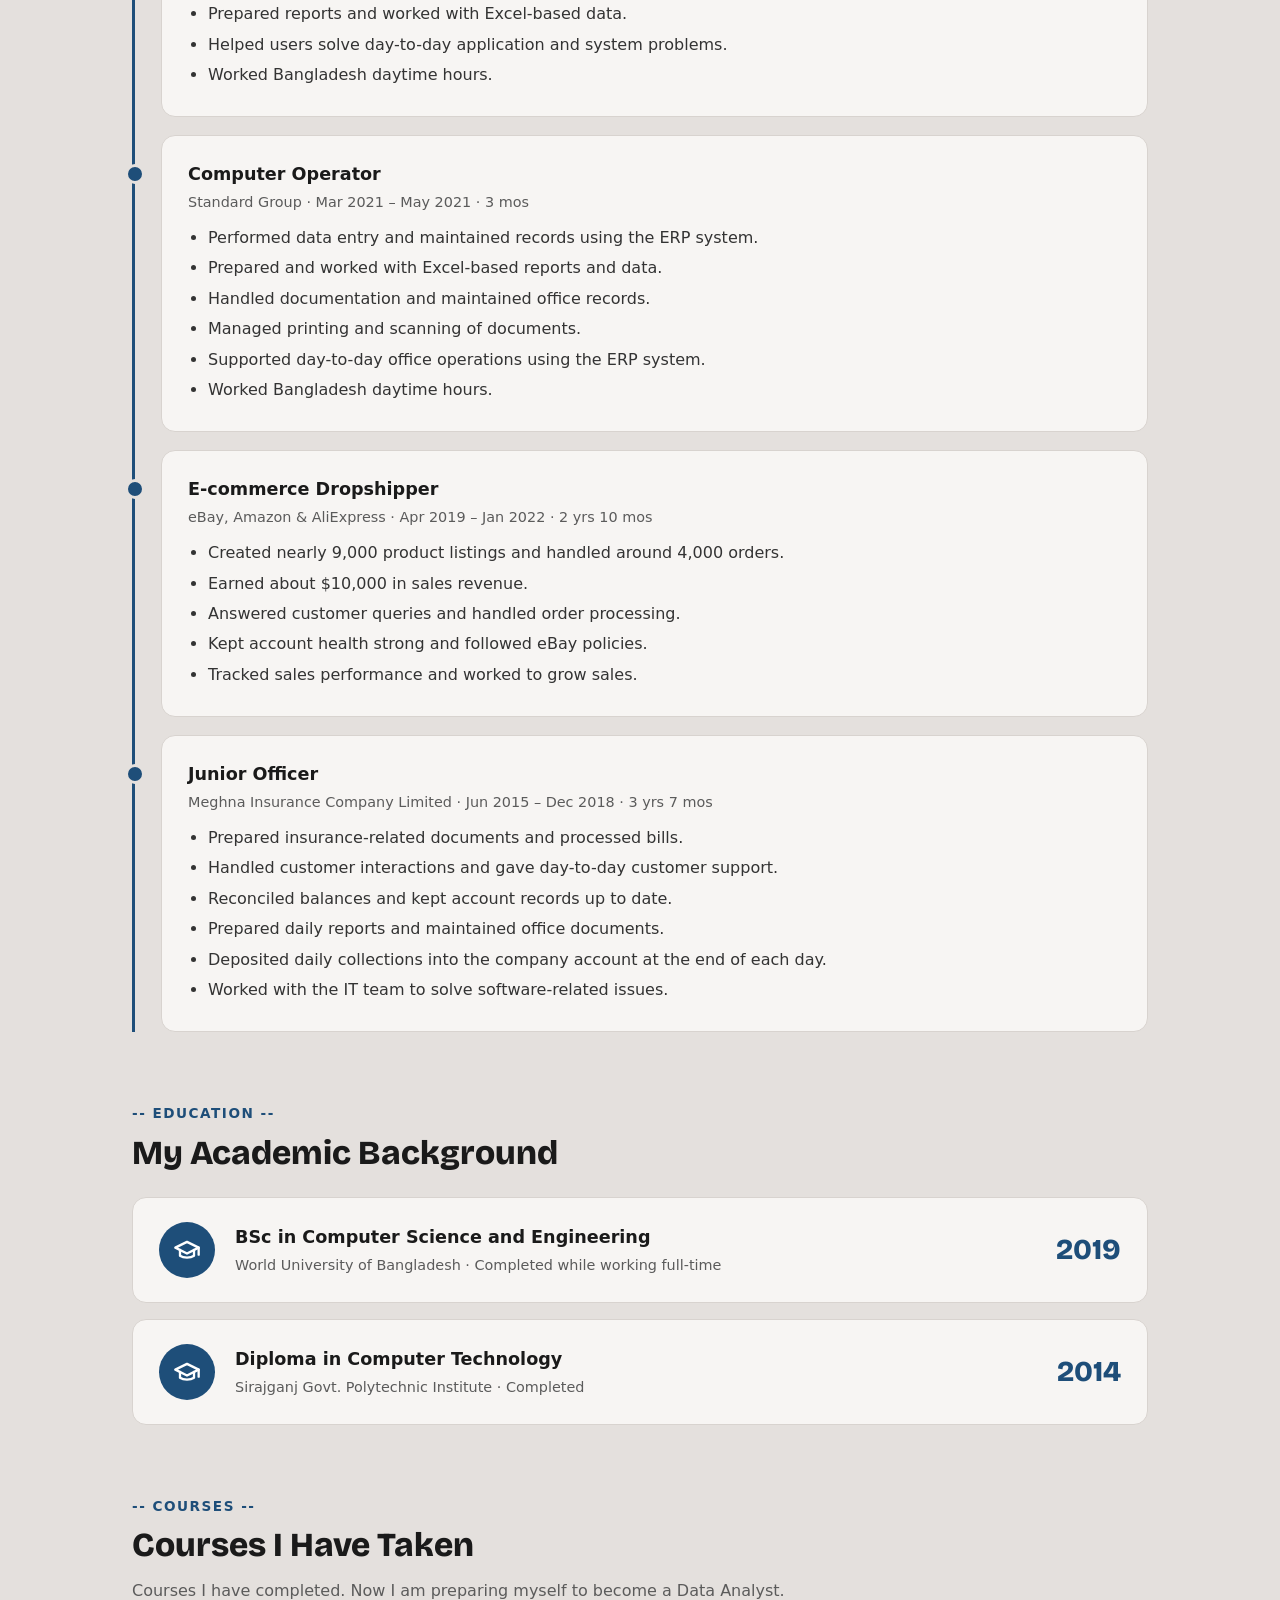
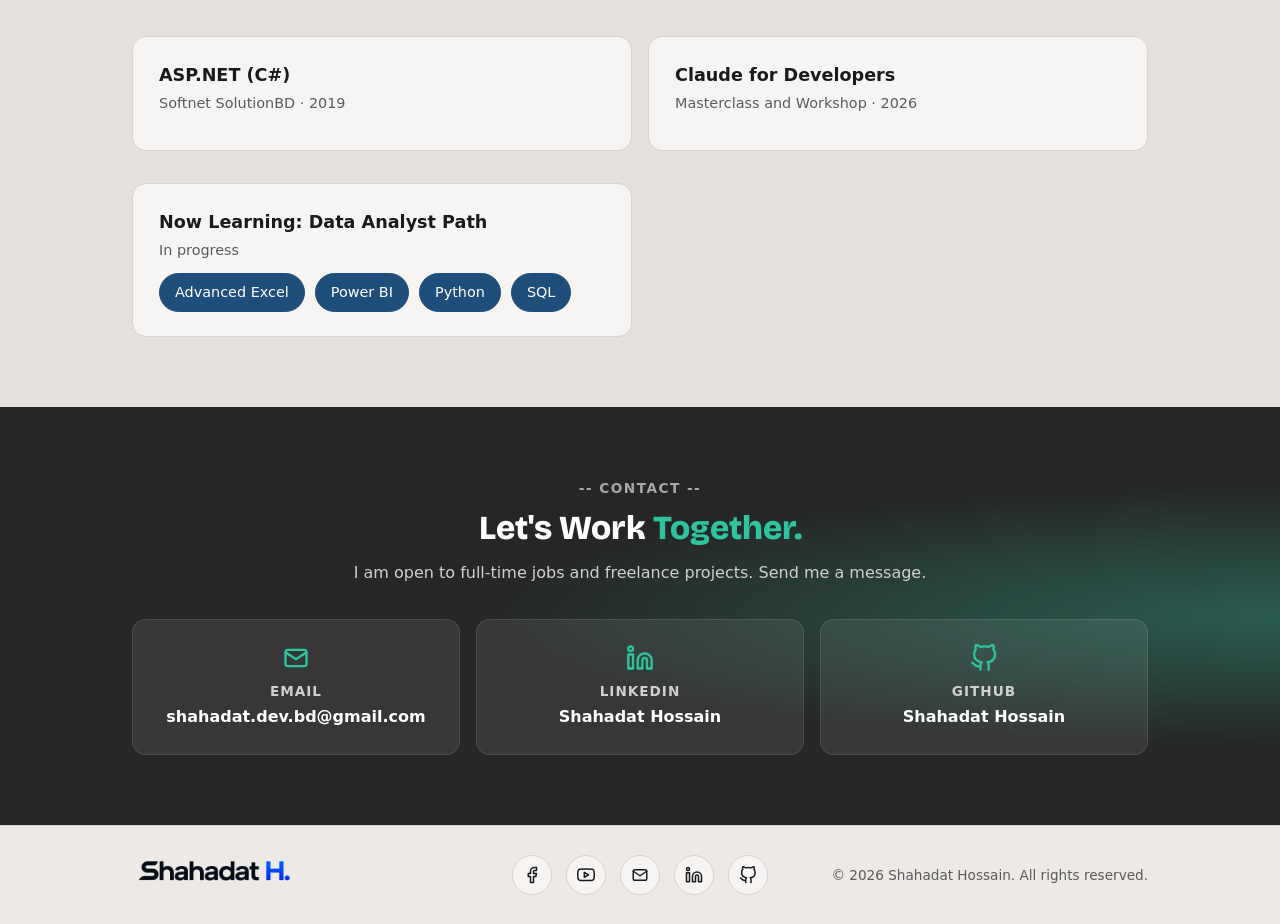
==== commit 6f945349: "Update website" ====
--- a/index.html
+++ b/index.html
@@ -269,13 +269,13 @@
       <div class="card">
         <svg class="c-icon" viewBox="0 0 24 24"><path d="M16 8a6 6 0 0 1 6 6v7h-4v-7a2 2 0 0 0-2-2 2 2 0 0 0-2 2v7h-4v-7a6 6 0 0 1 6-6z"/><rect x="2" y="9" width="4" height="12"/><circle cx="4" cy="4" r="2"/></svg>
         <h3>LinkedIn</h3>
-        <p><a href="https://www.linkedin.com/in/mdshahadathossainnaim" target="_blank" rel="noopener">mdshahadathossainnaim</a></p>
+        <p><a href="https://www.linkedin.com/in/mdshahadathossainnaim" target="_blank" rel="noopener">Shahadat Hossain</a></p>
       </div>
 
       <div class="card">
         <svg class="c-icon" viewBox="0 0 24 24"><path d="M9 19c-5 1.5-5-2.5-7-3m14 6v-3.87a3.37 3.37 0 0 0-.94-2.61c3.14-.35 6.44-1.54 6.44-7A5.44 5.44 0 0 0 20 4.77 5.07 5.07 0 0 0 19.91 1S18.73.65 16 2.48a13.38 13.38 0 0 0-7 0C6.27.65 5.09 1 5.09 1A5.07 5.07 0 0 0 5 4.77a5.44 5.44 0 0 0-1.5 3.78c0 5.42 3.3 6.61 6.44 7A3.37 3.37 0 0 0 9 18.13V22"/></svg>
         <h3>GitHub</h3>
-        <p><a href="https://github.com/YOUR-GITHUB" target="_blank" rel="noopener">YOUR-GITHUB</a></p>
+        <p><a href="https://github.com/sadream143/portfolio" target="_blank" rel="noopener">Shahadat Hossain</a></p>
       </div>
     </div>
   </div>
@@ -301,7 +301,7 @@
       <a href="https://www.linkedin.com/in/mdshahadathossainnaim" target="_blank" rel="noopener" aria-label="LinkedIn">
         <svg viewBox="0 0 24 24"><path d="M16 8a6 6 0 0 1 6 6v7h-4v-7a2 2 0 0 0-2-2 2 2 0 0 0-2 2v7h-4v-7a6 6 0 0 1 6-6z"/><rect x="2" y="9" width="4" height="12"/><circle cx="4" cy="4" r="2"/></svg>
       </a>
-      <a href="https://github.com/YOUR-GITHUB" target="_blank" rel="noopener" aria-label="GitHub">
+      <a href="https://github.com/sadream143/portfolio" target="_blank" rel="noopener" aria-label="GitHub">
         <svg viewBox="0 0 24 24"><path d="M9 19c-5 1.5-5-2.5-7-3m14 6v-3.87a3.37 3.37 0 0 0-.94-2.61c3.14-.35 6.44-1.54 6.44-7A5.44 5.44 0 0 0 20 4.77 5.07 5.07 0 0 0 19.91 1S18.73.65 16 2.48a13.38 13.38 0 0 0-7 0C6.27.65 5.09 1 5.09 1A5.07 5.07 0 0 0 5 4.77a5.44 5.44 0 0 0-1.5 3.78c0 5.42 3.3 6.61 6.44 7A3.37 3.37 0 0 0 9 18.13V22"/></svg>
       </a>
     </div>
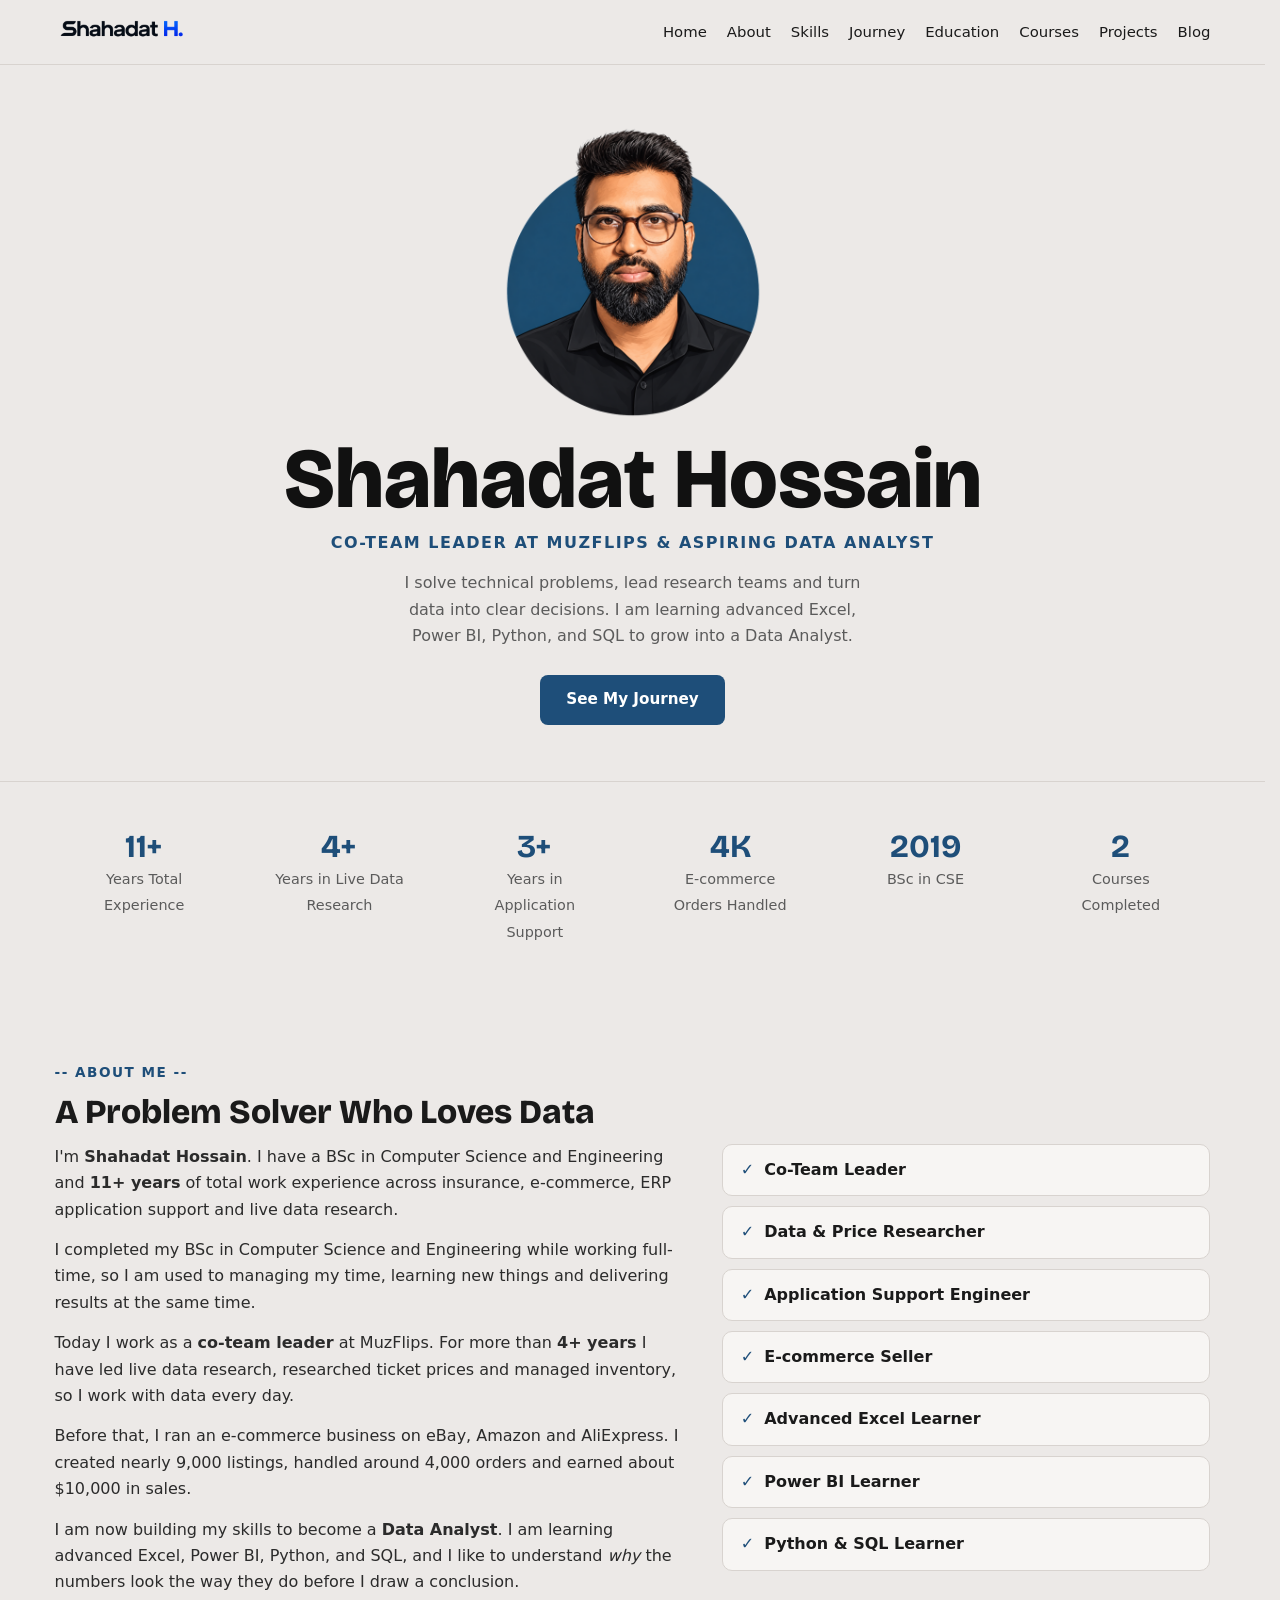
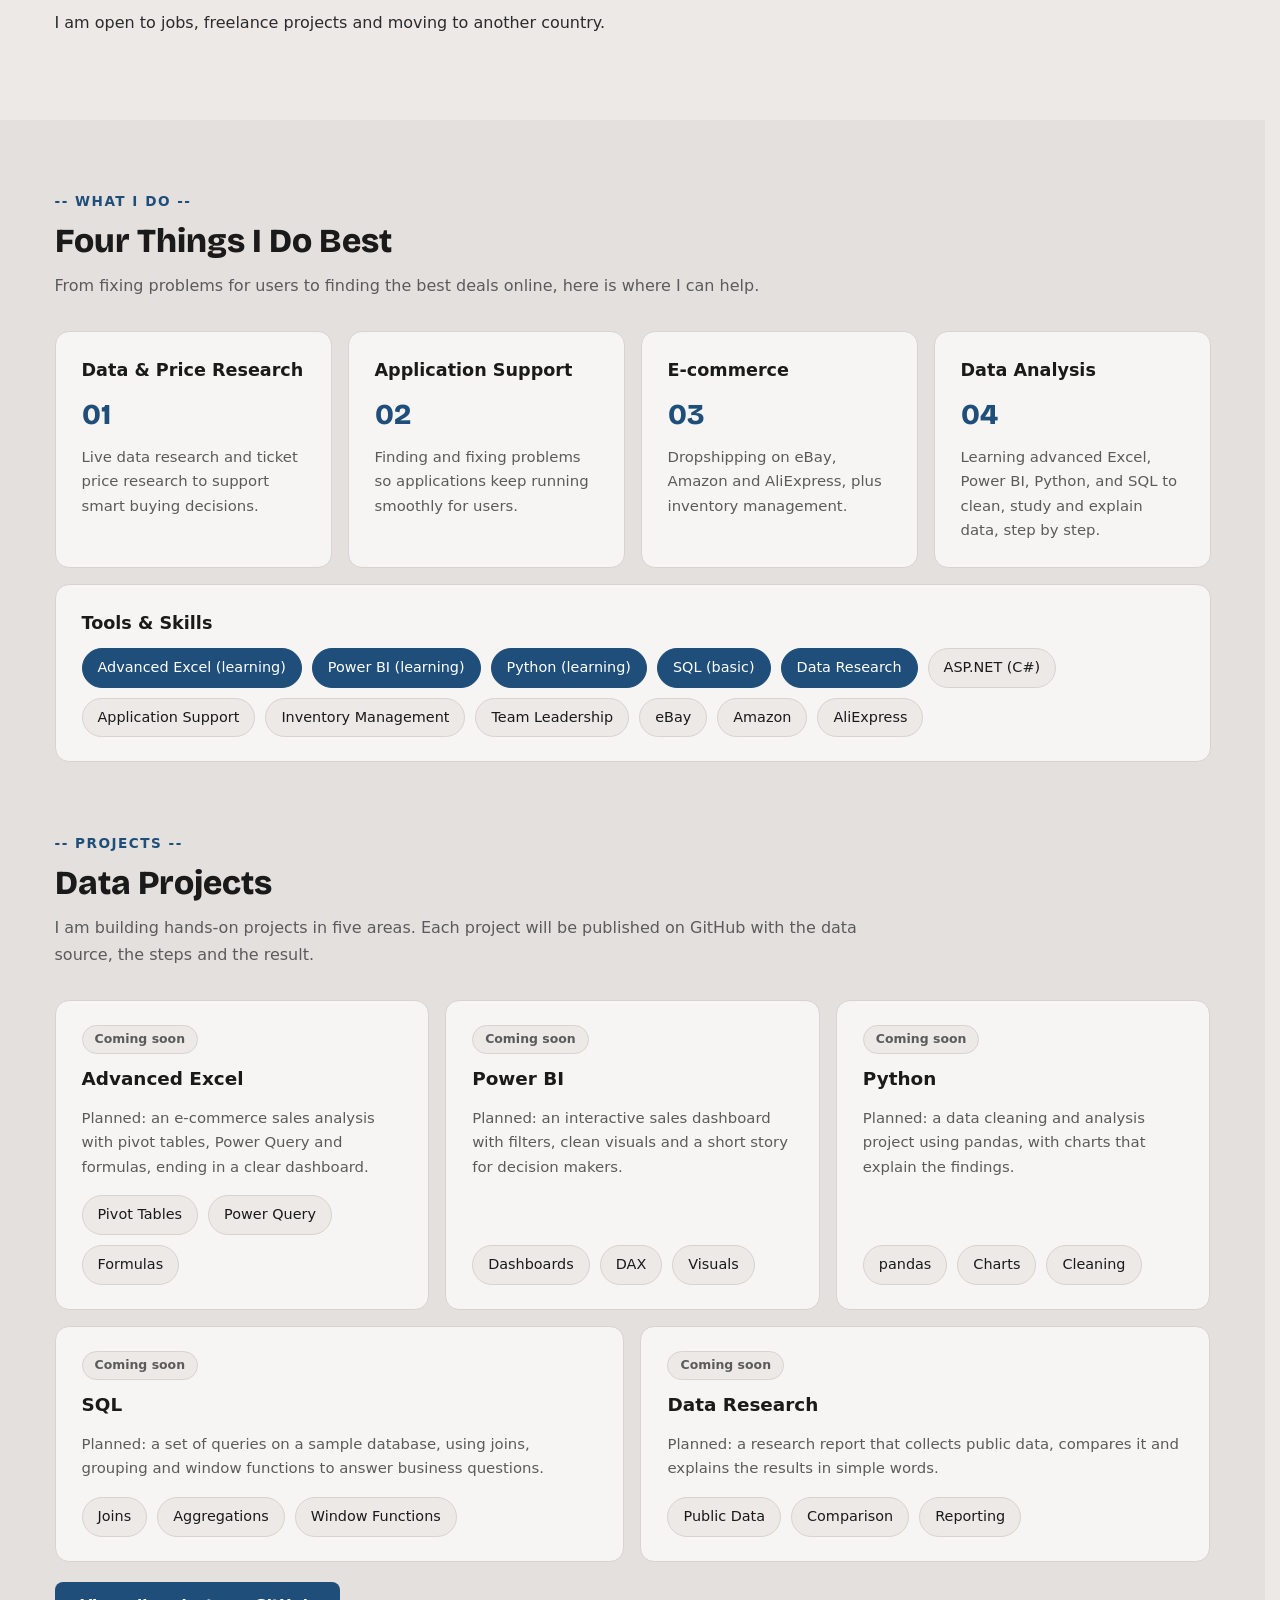
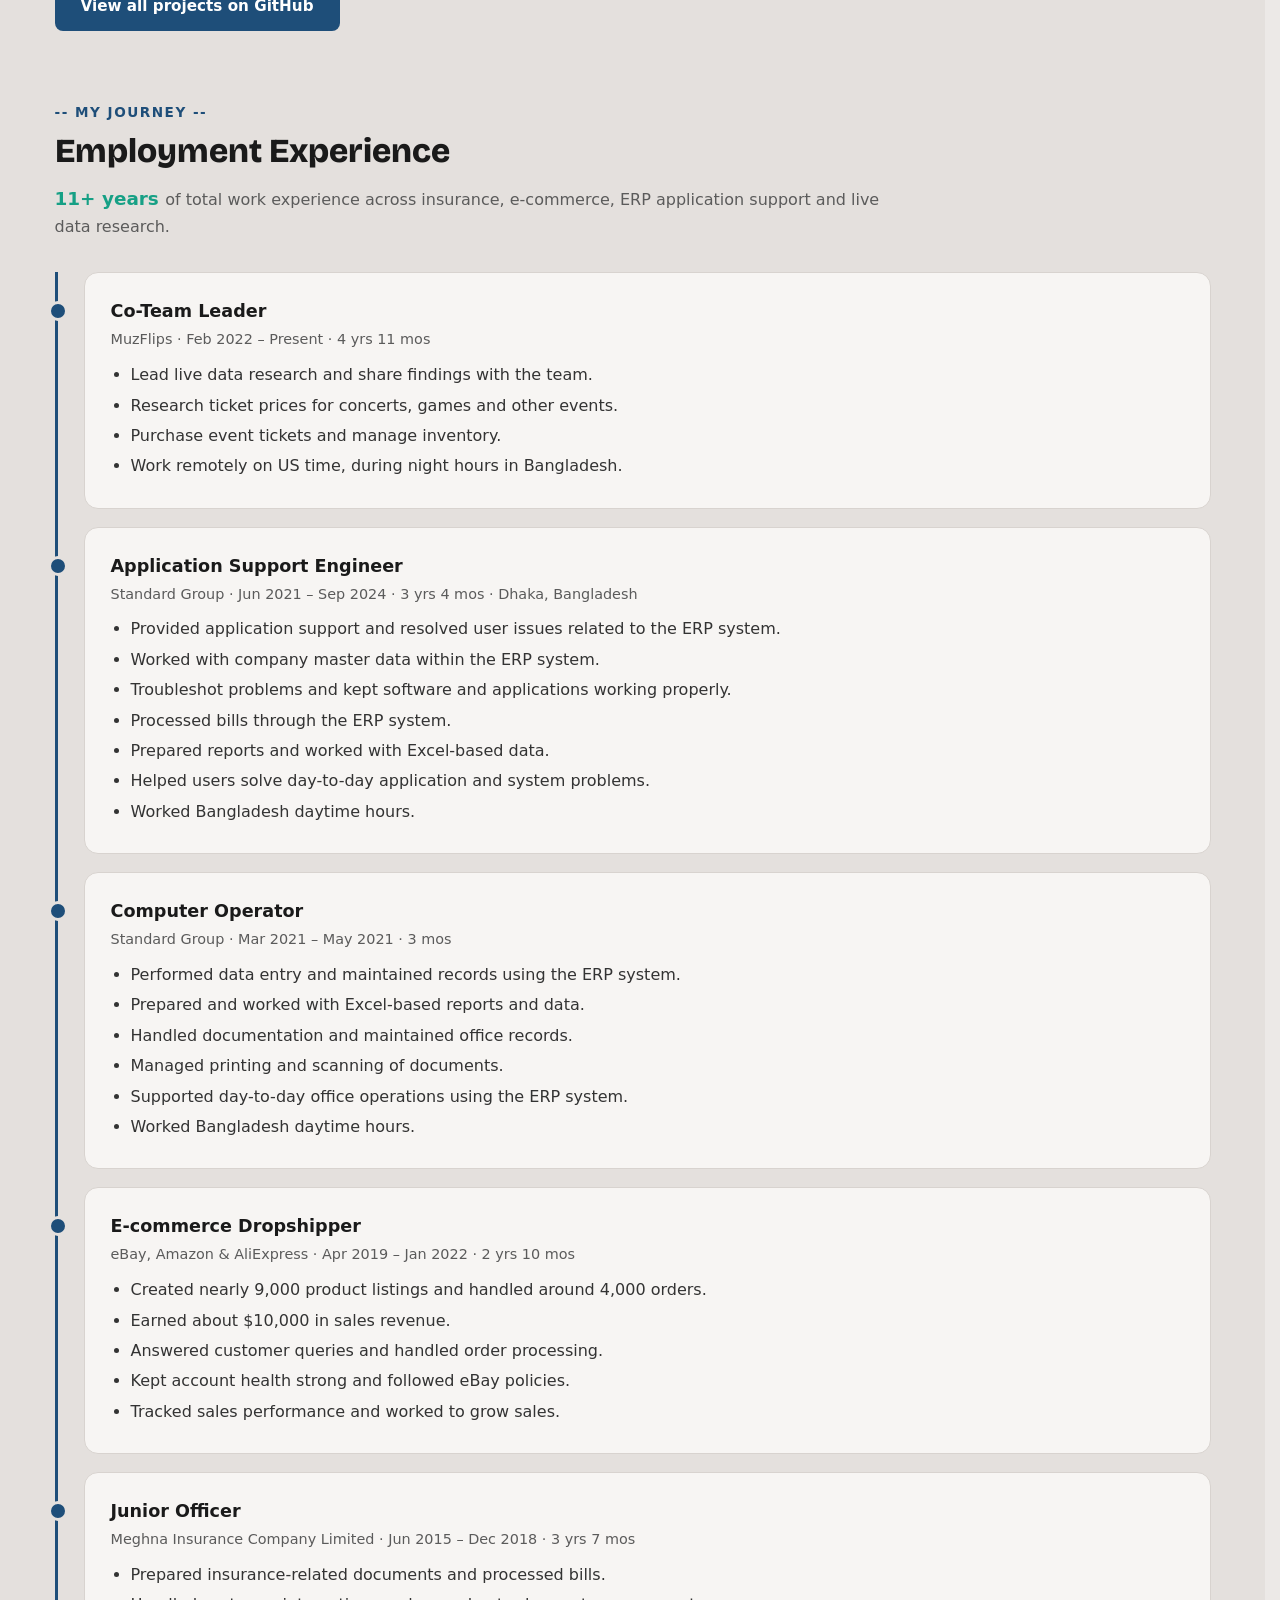
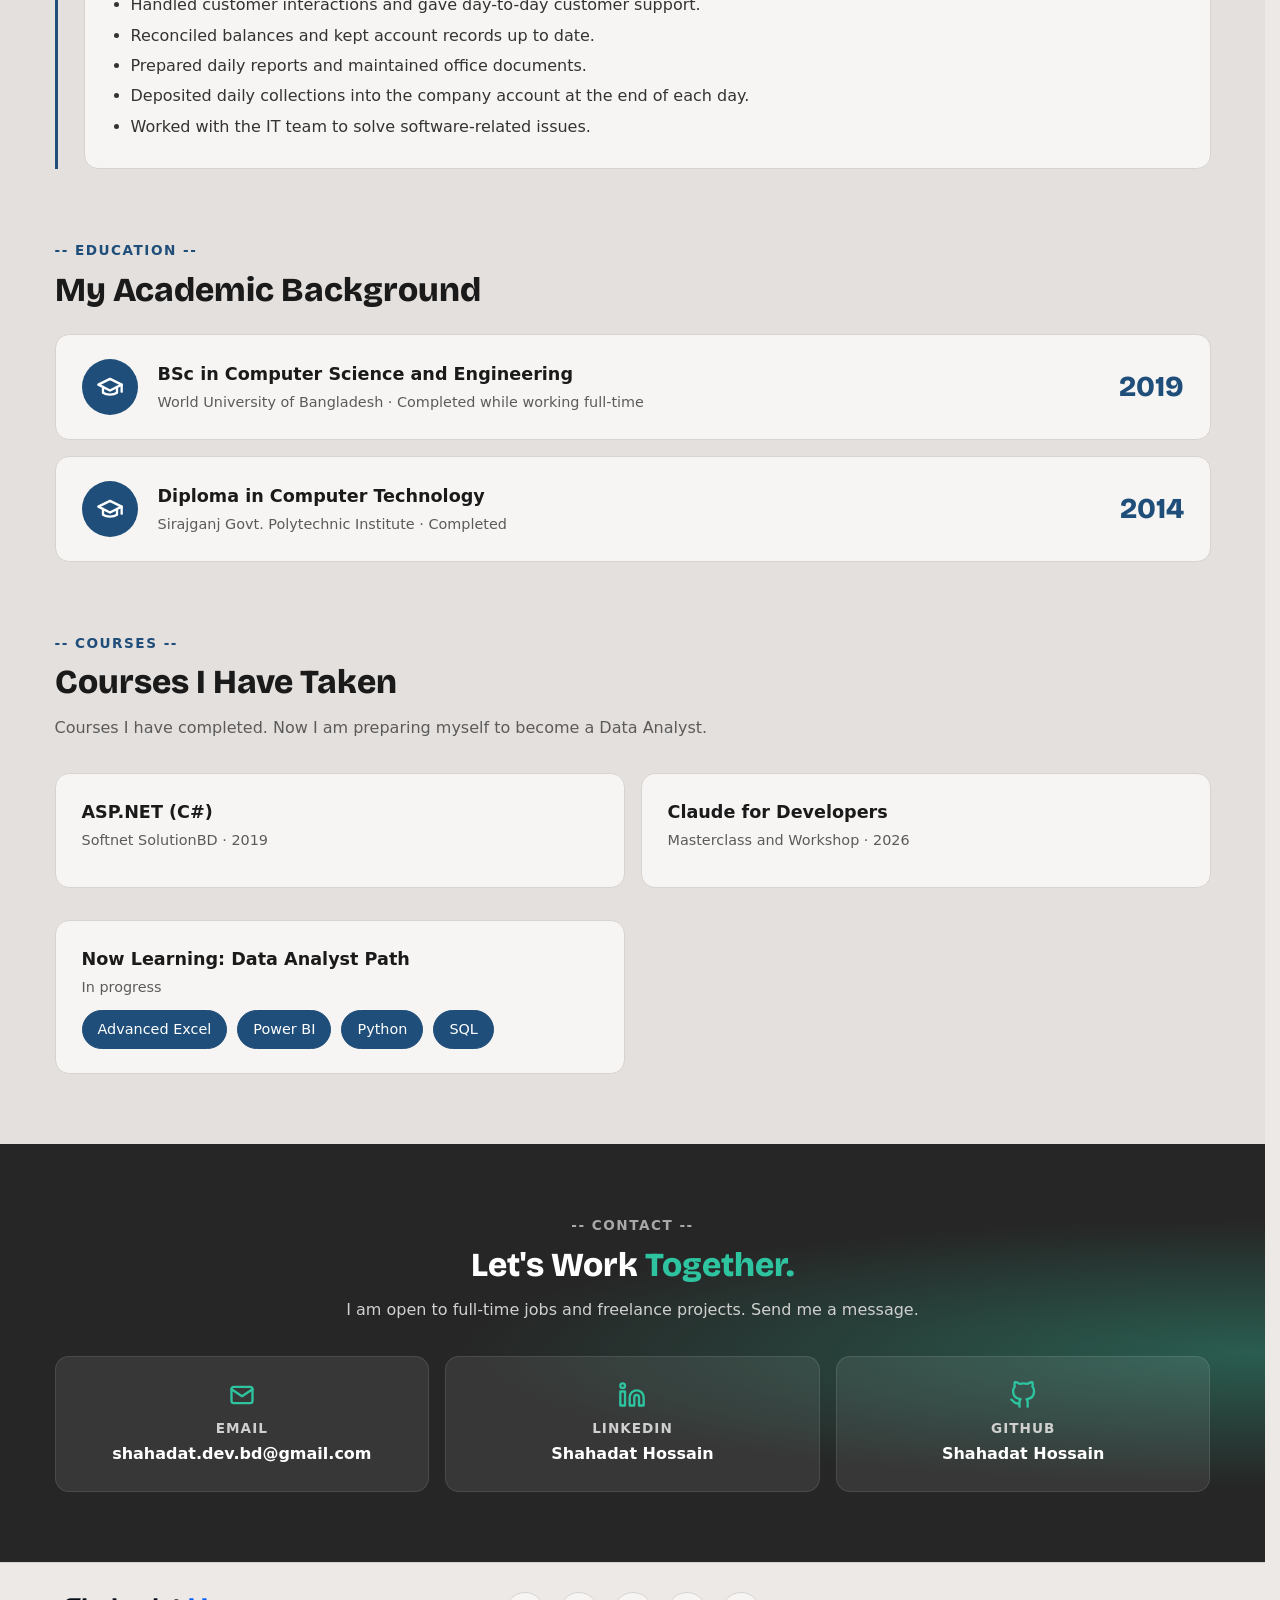
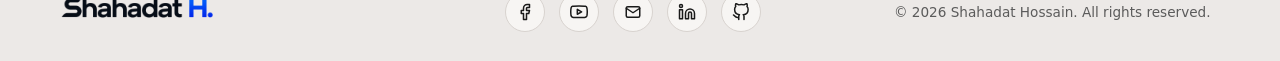
==== commit ee8e708f: "Update website" ====
--- a/index.html
+++ b/index.html
@@ -121,6 +121,58 @@
   </div>
 </section>
 
+<!-- PROJECTS -->
+<section class="alt" id="projects">
+  <div class="wrap">
+    <div class="eyebrow">-- Projects --</div>
+    <h2>Data Projects</h2>
+    <p class="sub">I am building hands-on projects in five areas. Each project will be published on GitHub with the data source, the steps and the result.</p>
+
+    <div class="proj-grid">
+
+      <div class="card proj-card">
+        <span class="badge">Coming soon</span>
+        <h3>Advanced Excel</h3>
+        <p>Planned: an e-commerce sales analysis with pivot tables, Power Query and formulas, ending in a clear dashboard.</p>
+        <div class="chips"><span class="chip">Pivot Tables</span><span class="chip">Power Query</span><span class="chip">Formulas</span></div>
+      </div>
+
+      <div class="card proj-card">
+        <span class="badge">Coming soon</span>
+        <h3>Power BI</h3>
+        <p>Planned: an interactive sales dashboard with filters, clean visuals and a short story for decision makers.</p>
+        <div class="chips"><span class="chip">Dashboards</span><span class="chip">DAX</span><span class="chip">Visuals</span></div>
+      </div>
+
+      <div class="card proj-card">
+        <span class="badge">Coming soon</span>
+        <h3>Python</h3>
+        <p>Planned: a data cleaning and analysis project using pandas, with charts that explain the findings.</p>
+        <div class="chips"><span class="chip">pandas</span><span class="chip">Charts</span><span class="chip">Cleaning</span></div>
+      </div>
+
+      <div class="card proj-card">
+        <span class="badge">Coming soon</span>
+        <h3>SQL</h3>
+        <p>Planned: a set of queries on a sample database, using joins, grouping and window functions to answer business questions.</p>
+        <div class="chips"><span class="chip">Joins</span><span class="chip">Aggregations</span><span class="chip">Window Functions</span></div>
+      </div>
+
+      <div class="card proj-card">
+        <span class="badge">Coming soon</span>
+        <h3>Data Research</h3>
+        <p>Planned: a research report that collects public data, compares it and explains the results in simple words.</p>
+        <div class="chips"><span class="chip">Public Data</span><span class="chip">Comparison</span><span class="chip">Reporting</span></div>
+      </div>
+
+    </div>
+
+    <div class="proj-cta">
+      <a class="btn btn-main" href="https://github.com/sadream143" target="_blank" rel="noopener">View all projects on GitHub</a>
+    </div>
+  </div>
+</section>
+
 <!-- JOURNEY -->
 <section class="alt" id="journey">
   <div class="wrap">
--- a/css/style.css
+++ b/css/style.css
@@ -12,10 +12,10 @@
   --line:#d8d3cf;
 }
 *{box-sizing:border-box;margin:0;padding:0}
-html{scroll-behavior:smooth;scroll-padding-top:70px}
+html{scroll-behavior:smooth;scroll-padding-top:70px;scrollbar-gutter:stable}
 body{font-family:"Segoe UI",system-ui,-apple-system,Arial,sans-serif;background:var(--bg);color:var(--ink);line-height:1.65}
 a{color:var(--blue);text-decoration:none}
-.wrap{max-width:1060px;margin:0 auto;padding:0 22px}
+.wrap{max-width:1200px;margin:0 auto;padding:0 22px}
 
 /* ===== Header ===== */
 header{position:sticky;top:0;background:rgba(236,233,231,.93);backdrop-filter:blur(6px);border-bottom:1px solid var(--line);z-index:10}
--- a/css/extra.css
+++ b/css/extra.css
@@ -47,7 +47,7 @@
 .callout{background:var(--card);border:1px solid var(--line);border-left:4px solid var(--blue);border-radius:10px;padding:18px 22px;margin:26px 0}
 .callout p{margin:0;font-weight:600;color:var(--ink)}
 .author{display:flex;align-items:center;gap:14px;margin-top:44px;padding-top:24px;border-top:1px solid var(--line)}
-.author img{width:56px;height:56px;border-radius:50%;object-fit:cover;object-position:top;background:var(--blue)}
+.author img{width:72px;height:72px;border-radius:50%;object-fit:cover;object-position:top;background:var(--blue)}
 .author b{display:block}
 .author span{color:var(--muted);font-size:.9rem}
 
@@ -73,3 +73,29 @@
 /* ---------- Blog list card: top image ---------- */
 .post-card{overflow:hidden}
 .post-thumb{display:block;width:calc(100% + 52px);max-width:none;margin:-24px -26px 6px;aspect-ratio:1600/840;object-fit:cover}
+/* ---------- Post sidebar ---------- */
+.post-layout{display:grid;grid-template-columns:minmax(0,1fr) 300px;gap:48px;align-items:start}
+.post-layout .post{max-width:none;margin:0}
+.sidebar{display:grid;grid-template-columns:minmax(0,1fr);gap:20px;margin-top:56px;position:sticky;top:84px}
+.widget{min-width:0}
+.widget h3{font-family:"Bricolage Grotesque",sans-serif;font-size:1.1rem;margin-bottom:14px}
+.search{display:flex;gap:8px}
+.search input{flex:1;min-width:0;font:inherit;padding:10px 14px;border:1px solid var(--line);border-radius:8px;background:var(--bg);color:var(--ink)}
+.search input:focus{outline:2px solid var(--blue);outline-offset:1px}
+.search button{font:inherit;font-weight:600;padding:10px 16px;border:0;border-radius:8px;background:var(--blue);color:#fff;cursor:pointer}
+.search button:hover{background:var(--blue-dark)}
+.recent{display:flex;gap:12px;align-items:center;color:var(--ink)}
+.recent img{width:84px;flex:none;aspect-ratio:1600/840;object-fit:cover;border-radius:8px}
+.recent b{display:block;font-size:.92rem;line-height:1.35}
+.recent span{color:var(--muted);font-size:.8rem}
+.recent:hover b{color:var(--blue)}
+.card .cat-list{list-style:none;padding-left:0}
+.card .cat-list li{margin-bottom:0}
+.cat-list li + li{border-top:1px solid var(--line)}
+.cat-list a{display:flex;justify-content:space-between;padding:9px 0;color:var(--ink);font-size:.95rem}
+.cat-list a:hover{color:var(--blue)}
+.cat-list em{font-style:normal;color:var(--muted)}
+@media (max-width:860px){
+  .post-layout{grid-template-columns:1fr;gap:0}
+  .sidebar{position:static;margin-top:0;margin-bottom:56px}
+}
